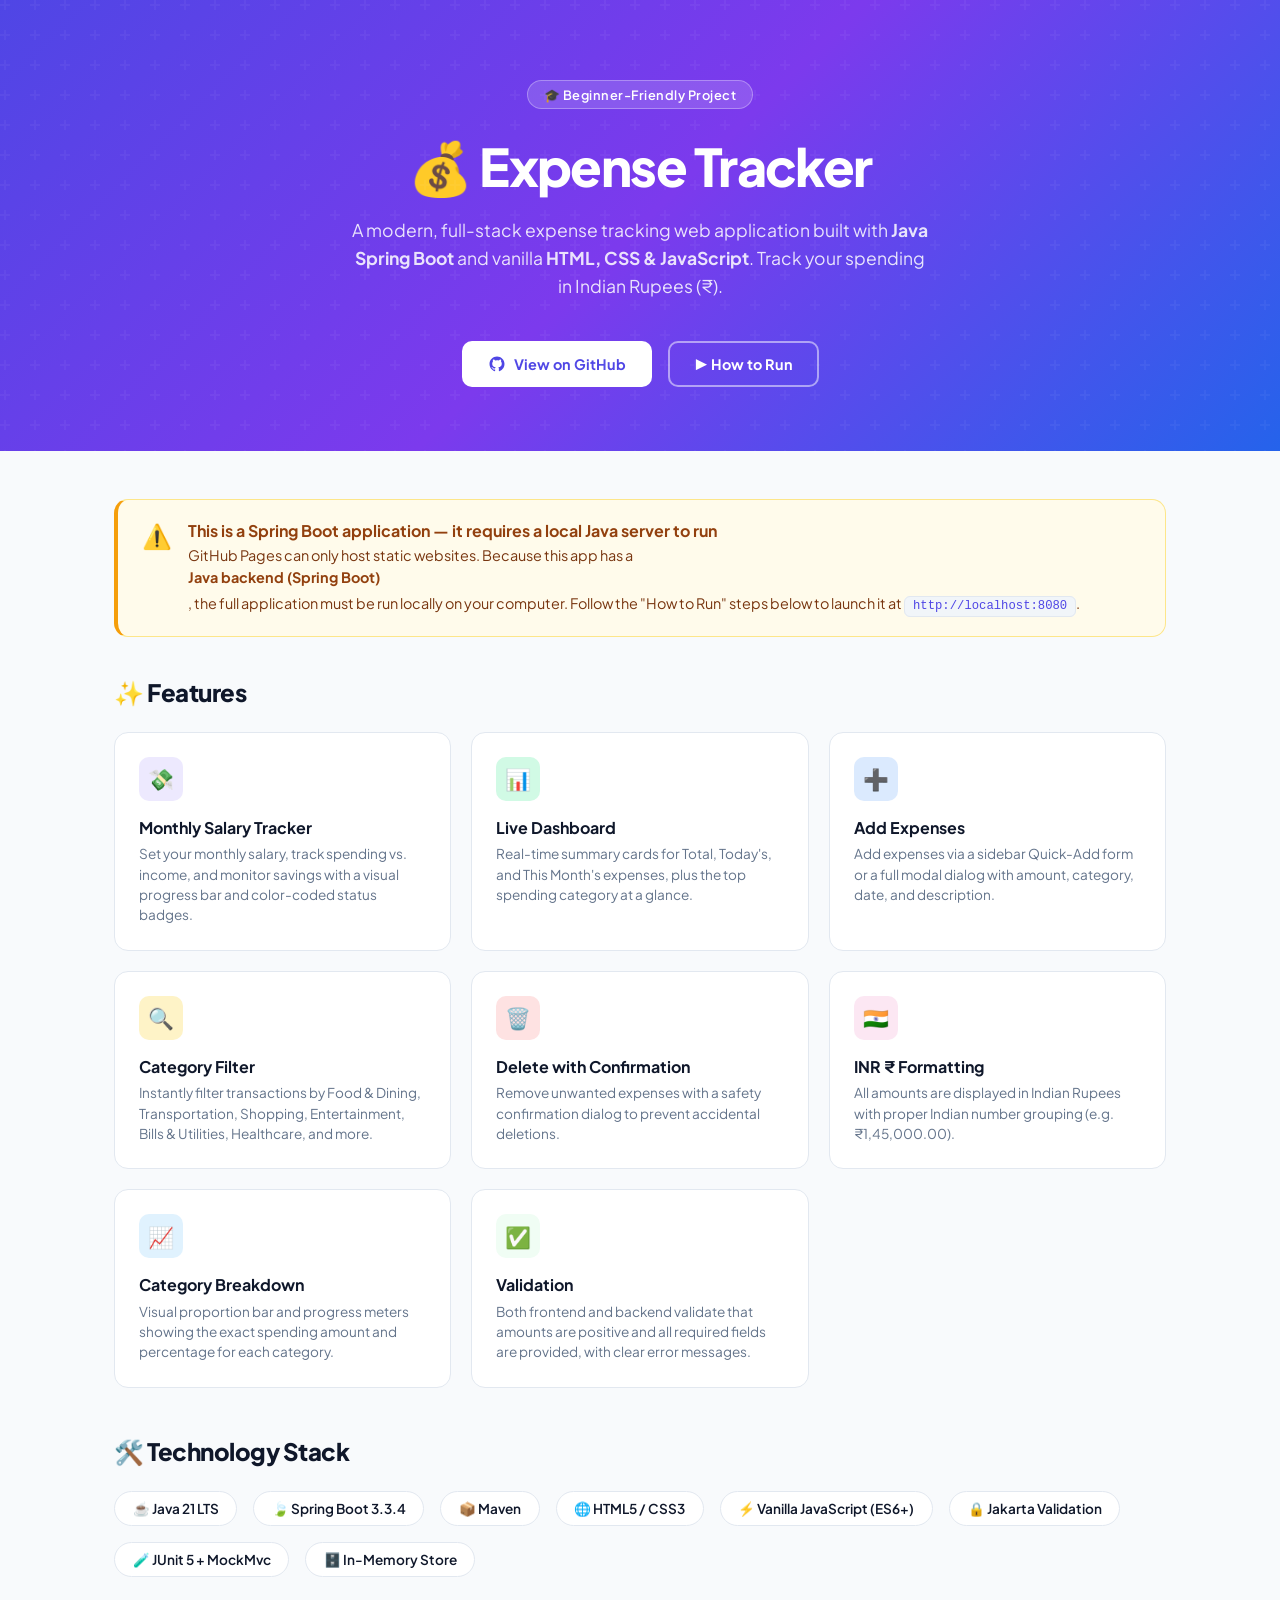
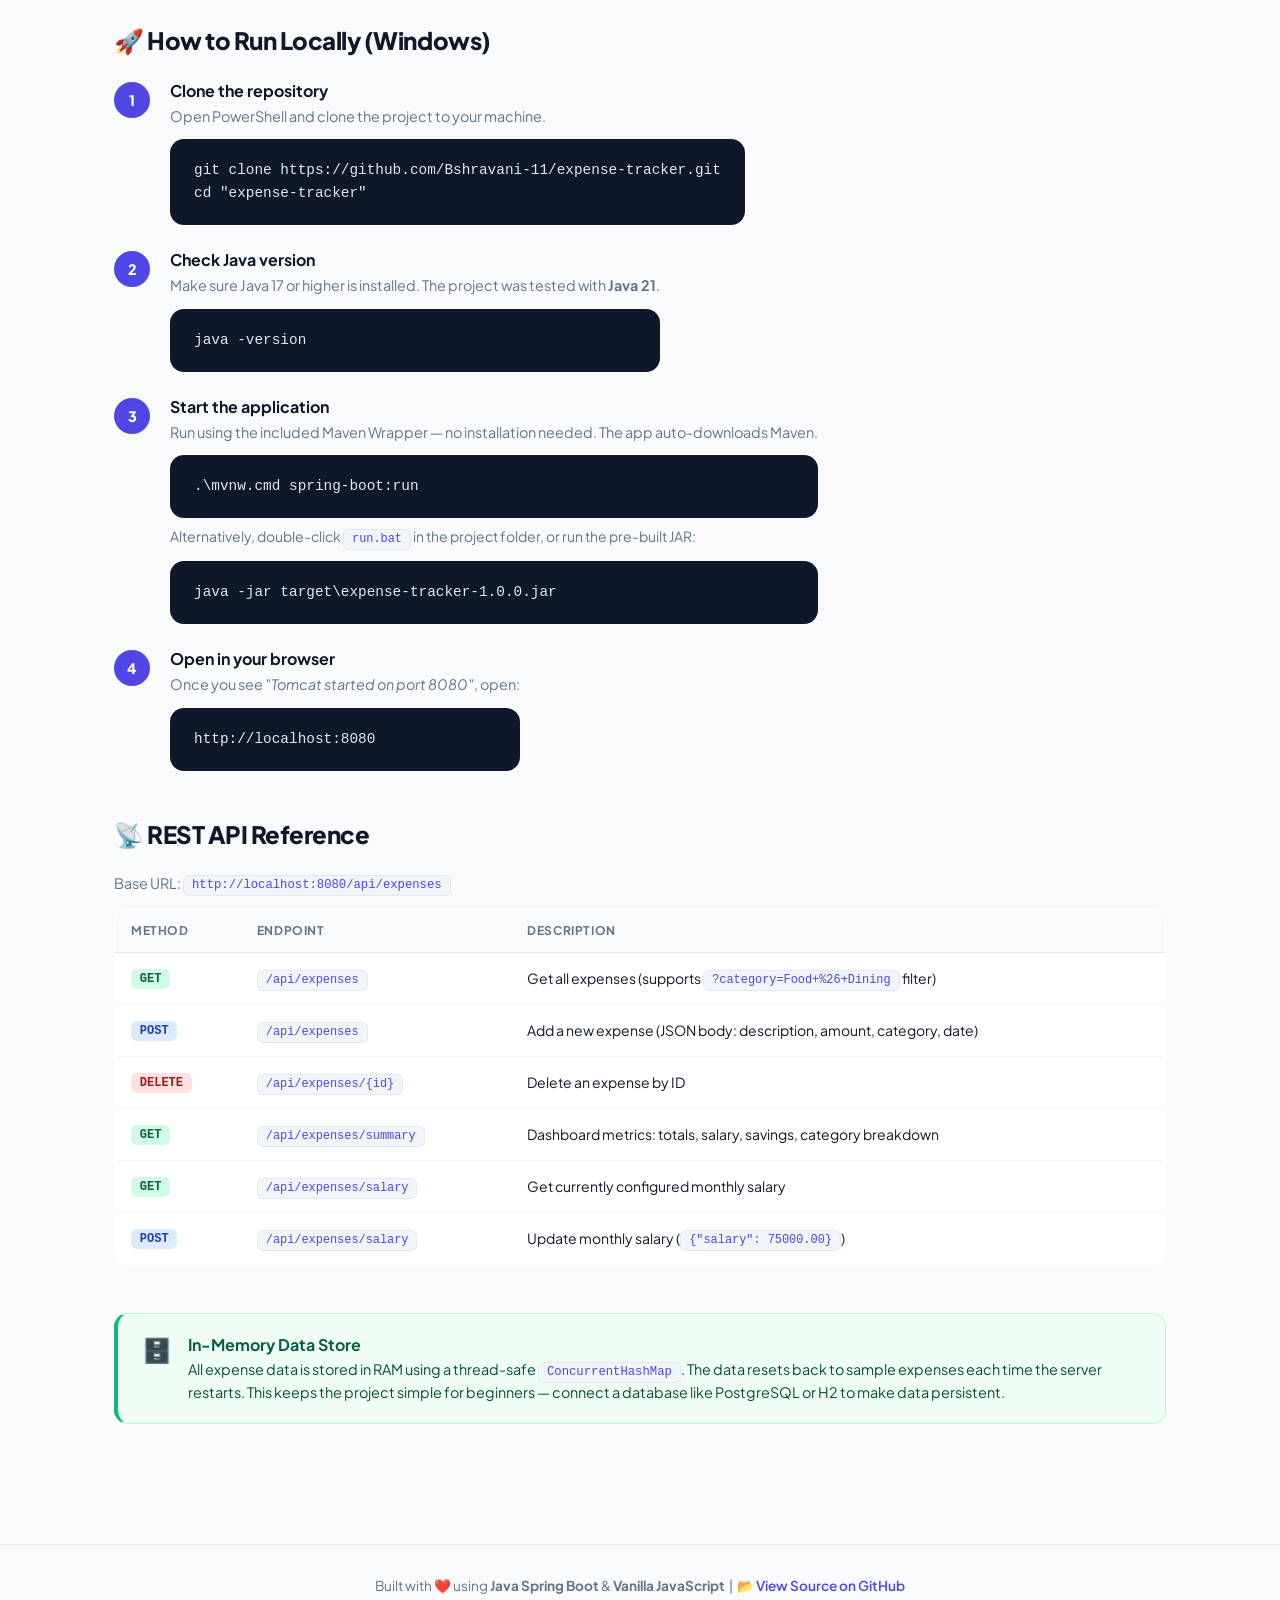
==== docs/index.html @ 5e3d2f6a "Add docs/index.html for GitHub Pages landing page" ====
<!DOCTYPE html>
<html lang="en">
<head>
  <meta charset="UTF-8" />
  <meta name="viewport" content="width=device-width, initial-scale=1.0" />
  <title>Expense Tracker — Spring Boot + Java</title>
  <link rel="preconnect" href="https://fonts.googleapis.com" />
  <link rel="preconnect" href="https://fonts.gstatic.com" crossorigin />
  <link href="https://fonts.googleapis.com/css2?family=Plus+Jakarta+Sans:wght@400;500;600;700;800&display=swap" rel="stylesheet" />
  <style>
    *, *::before, *::after { box-sizing: border-box; margin: 0; padding: 0; }

    :root {
      --primary: #4f46e5;
      --primary-light: #e0e7ff;
      --success: #10b981;
      --warning: #f59e0b;
      --danger: #ef4444;
      --bg: #f8fafc;
      --card: #ffffff;
      --border: #e2e8f0;
      --text: #0f172a;
      --muted: #64748b;
      --radius: 14px;
    }

    body {
      font-family: 'Plus Jakarta Sans', sans-serif;
      background: var(--bg);
      color: var(--text);
      min-height: 100vh;
    }

    /* ── Hero ── */
    .hero {
      background: linear-gradient(135deg, #4f46e5 0%, #7c3aed 50%, #2563eb 100%);
      color: #fff;
      padding: 5rem 1.5rem 4rem;
      text-align: center;
      position: relative;
      overflow: hidden;
    }
    .hero::before {
      content: '';
      position: absolute; inset: 0;
      background: url("data:image/svg+xml,%3Csvg width='60' height='60' viewBox='0 0 60 60' xmlns='http://www.w3.org/2000/svg'%3E%3Cg fill='none' fill-rule='evenodd'%3E%3Cg fill='%23ffffff' fill-opacity='0.04'%3E%3Cpath d='M36 34v-4h-2v4h-4v2h4v4h2v-4h4v-2h-4zm0-30V0h-2v4h-4v2h4v4h2V6h4V4h-4zM6 34v-4H4v4H0v2h4v4h2v-4h4v-2H6zM6 4V0H4v4H0v2h4v4h2V6h4V4H6z'/%3E%3C/g%3E%3C/g%3E%3C/svg%3E");
    }
    .hero-badge {
      display: inline-flex; align-items: center; gap: 0.4rem;
      background: rgba(255,255,255,0.15);
      border: 1px solid rgba(255,255,255,0.3);
      border-radius: 999px;
      padding: 0.35rem 1rem;
      font-size: 0.8rem; font-weight: 600;
      margin-bottom: 1.5rem;
      letter-spacing: 0.04em;
    }
    .hero h1 {
      font-size: clamp(2rem, 5vw, 3.25rem);
      font-weight: 800;
      letter-spacing: -0.03em;
      margin-bottom: 1rem;
    }
    .hero p {
      font-size: 1.1rem;
      opacity: 0.85;
      max-width: 580px;
      margin: 0 auto 2.5rem;
      line-height: 1.6;
    }
    .hero-buttons {
      display: flex; gap: 1rem; justify-content: center; flex-wrap: wrap;
    }
    .btn {
      display: inline-flex; align-items: center; gap: 0.5rem;
      padding: 0.75rem 1.5rem;
      border-radius: 10px;
      font-size: 0.9rem; font-weight: 700;
      text-decoration: none;
      transition: all 0.2s;
      cursor: pointer; border: 2px solid transparent;
    }
    .btn-white {
      background: #fff; color: var(--primary);
    }
    .btn-white:hover { background: #f0f0ff; transform: translateY(-1px); }
    .btn-outline-white {
      background: transparent; color: #fff;
      border-color: rgba(255,255,255,0.5);
    }
    .btn-outline-white:hover { background: rgba(255,255,255,0.1); }

    /* ── Main ── */
    .container {
      max-width: 1100px;
      margin: 0 auto;
      padding: 3rem 1.5rem 5rem;
    }

    /* ── Notice banner ── */
    .notice-banner {
      background: #fffbeb;
      border: 1px solid #fde68a;
      border-left: 4px solid var(--warning);
      border-radius: var(--radius);
      padding: 1.25rem 1.5rem;
      margin-bottom: 2.5rem;
      display: flex; gap: 1rem; align-items: flex-start;
    }
    .notice-icon { font-size: 1.5rem; flex-shrink: 0; }
    .notice-text strong { display: block; color: #92400e; font-weight: 700; margin-bottom: 0.3rem; }
    .notice-text p { color: #78350f; font-size: 0.9rem; line-height: 1.5; }

    /* ── Section ── */
    .section-title {
      font-size: 1.5rem; font-weight: 800;
      margin-bottom: 1.5rem;
      letter-spacing: -0.02em;
    }

    /* ── Features grid ── */
    .features-grid {
      display: grid;
      grid-template-columns: repeat(auto-fill, minmax(280px, 1fr));
      gap: 1.25rem;
      margin-bottom: 3rem;
    }
    .feature-card {
      background: var(--card);
      border: 1px solid var(--border);
      border-radius: var(--radius);
      padding: 1.5rem;
      transition: all 0.2s;
    }
    .feature-card:hover { transform: translateY(-2px); box-shadow: 0 8px 24px rgba(0,0,0,0.07); }
    .feature-icon {
      width: 44px; height: 44px;
      border-radius: 10px;
      display: flex; align-items: center; justify-content: center;
      font-size: 1.3rem;
      margin-bottom: 1rem;
    }
    .feature-card h3 { font-size: 1rem; font-weight: 700; margin-bottom: 0.4rem; }
    .feature-card p { font-size: 0.85rem; color: var(--muted); line-height: 1.5; }

    /* ── Tech stack ── */
    .tech-row {
      display: flex; gap: 1rem; flex-wrap: wrap; margin-bottom: 3rem;
    }
    .tech-pill {
      display: inline-flex; align-items: center; gap: 0.5rem;
      background: var(--card);
      border: 1px solid var(--border);
      border-radius: 999px;
      padding: 0.5rem 1.1rem;
      font-size: 0.85rem; font-weight: 600;
      color: var(--text);
    }

    /* ── Steps ── */
    .steps { margin-bottom: 3rem; }
    .step {
      display: flex; gap: 1.25rem; align-items: flex-start;
      margin-bottom: 1.5rem;
    }
    .step-num {
      width: 36px; height: 36px;
      border-radius: 50%;
      background: var(--primary); color: #fff;
      display: flex; align-items: center; justify-content: center;
      font-weight: 800; font-size: 0.9rem;
      flex-shrink: 0; margin-top: 2px;
    }
    .step h4 { font-weight: 700; margin-bottom: 0.3rem; }
    .step p { color: var(--muted); font-size: 0.9rem; line-height: 1.5; }
    code {
      background: #f1f5f9;
      border: 1px solid var(--border);
      border-radius: 6px;
      padding: 0.15rem 0.5rem;
      font-family: 'Courier New', monospace;
      font-size: 0.85em;
      color: #4f46e5;
    }
    pre {
      background: #0f172a;
      color: #e2e8f0;
      border-radius: var(--radius);
      padding: 1.25rem 1.5rem;
      margin-top: 0.75rem;
      overflow-x: auto;
      font-family: 'Courier New', monospace;
      font-size: 0.9rem;
      line-height: 1.6;
    }

    /* ── API endpoints ── */
    .api-table {
      width: 100%;
      border-collapse: collapse;
      font-size: 0.875rem;
      background: var(--card);
      border-radius: var(--radius);
      overflow: hidden;
      border: 1px solid var(--border);
      margin-bottom: 3rem;
    }
    .api-table th {
      background: #f8fafc;
      padding: 0.85rem 1rem;
      text-align: left;
      font-size: 0.75rem;
      font-weight: 700;
      text-transform: uppercase;
      letter-spacing: 0.05em;
      color: var(--muted);
      border-bottom: 1px solid var(--border);
    }
    .api-table td { padding: 0.9rem 1rem; border-bottom: 1px solid #f1f5f9; }
    .api-table tr:last-child td { border-bottom: none; }
    .api-table tr:hover td { background: #fafafa; }
    .method {
      display: inline-block;
      padding: 0.2rem 0.55rem;
      border-radius: 6px;
      font-size: 0.75rem;
      font-weight: 700;
      font-family: monospace;
    }
    .get { background: #d1fae5; color: #065f46; }
    .post { background: #dbeafe; color: #1e40af; }
    .del { background: #fee2e2; color: #991b1b; }

    /* ── Footer ── */
    footer {
      text-align: center;
      padding: 2rem 1.5rem;
      border-top: 1px solid var(--border);
      color: var(--muted);
      font-size: 0.85rem;
    }
    footer a { color: var(--primary); text-decoration: none; font-weight: 600; }
    footer a:hover { text-decoration: underline; }

    @media (max-width: 600px) {
      .hero { padding: 3.5rem 1rem 3rem; }
    }
  </style>
</head>
<body>

<!-- ── Hero ── -->
<section class="hero">
  <div class="hero-badge">🎓 Beginner-Friendly Project</div>
  <h1>💰 Expense Tracker</h1>
  <p>A modern, full-stack expense tracking web application built with <strong>Java Spring Boot</strong> and vanilla <strong>HTML, CSS &amp; JavaScript</strong>. Track your spending in Indian Rupees (₹).</p>
  <div class="hero-buttons">
    <a href="https://github.com/Bshravani-11/expense-tracker" class="btn btn-white">
      <svg width="18" height="18" viewBox="0 0 24 24" fill="currentColor"><path d="M12 2C6.477 2 2 6.484 2 12.017c0 4.425 2.865 8.18 6.839 9.504.5.092.682-.217.682-.483 0-.237-.008-.868-.013-1.703-2.782.605-3.369-1.343-3.369-1.343-.454-1.158-1.11-1.466-1.11-1.466-.908-.62.069-.608.069-.608 1.003.07 1.531 1.032 1.531 1.032.892 1.53 2.341 1.088 2.91.832.092-.647.35-1.088.636-1.338-2.22-.253-4.555-1.113-4.555-4.951 0-1.093.39-1.988 1.029-2.688-.103-.253-.446-1.272.098-2.65 0 0 .84-.27 2.75 1.026A9.564 9.564 0 0112 6.844c.85.004 1.705.115 2.504.337 1.909-1.296 2.747-1.027 2.747-1.027.546 1.379.202 2.398.1 2.651.64.7 1.028 1.595 1.028 2.688 0 3.848-2.339 4.695-4.566 4.943.359.309.678.92.678 1.855 0 1.338-.012 2.419-.012 2.747 0 .268.18.58.688.482A10.019 10.019 0 0022 12.017C22 6.484 17.522 2 12 2z"/></svg>
      View on GitHub
    </a>
    <a href="#run" class="btn btn-outline-white">
      ▶ How to Run
    </a>
  </div>
</section>

<!-- ── Content ── -->
<div class="container">

  <!-- Notice -->
  <div class="notice-banner">
    <div class="notice-icon">⚠️</div>
    <div class="notice-text">
      <strong>This is a Spring Boot application — it requires a local Java server to run</strong>
      <p>GitHub Pages can only host static websites. Because this app has a <strong>Java backend (Spring Boot)</strong>, the full application must be run locally on your computer. Follow the "How to Run" steps below to launch it at <code>http://localhost:8080</code>.</p>
    </div>
  </div>

  <!-- Features -->
  <h2 class="section-title">✨ Features</h2>
  <div class="features-grid">
    <div class="feature-card">
      <div class="feature-icon" style="background:#ede9fe;">💸</div>
      <h3>Monthly Salary Tracker</h3>
      <p>Set your monthly salary, track spending vs. income, and monitor savings with a visual progress bar and color-coded status badges.</p>
    </div>
    <div class="feature-card">
      <div class="feature-icon" style="background:#d1fae5;">📊</div>
      <h3>Live Dashboard</h3>
      <p>Real-time summary cards for Total, Today's, and This Month's expenses, plus the top spending category at a glance.</p>
    </div>
    <div class="feature-card">
      <div class="feature-icon" style="background:#dbeafe;">➕</div>
      <h3>Add Expenses</h3>
      <p>Add expenses via a sidebar Quick-Add form or a full modal dialog with amount, category, date, and description.</p>
    </div>
    <div class="feature-card">
      <div class="feature-icon" style="background:#fef3c7;">🔍</div>
      <h3>Category Filter</h3>
      <p>Instantly filter transactions by Food & Dining, Transportation, Shopping, Entertainment, Bills & Utilities, Healthcare, and more.</p>
    </div>
    <div class="feature-card">
      <div class="feature-icon" style="background:#fee2e2;">🗑️</div>
      <h3>Delete with Confirmation</h3>
      <p>Remove unwanted expenses with a safety confirmation dialog to prevent accidental deletions.</p>
    </div>
    <div class="feature-card">
      <div class="feature-icon" style="background:#fce7f3;">🇮🇳</div>
      <h3>INR ₹ Formatting</h3>
      <p>All amounts are displayed in Indian Rupees with proper Indian number grouping (e.g. ₹1,45,000.00).</p>
    </div>
    <div class="feature-card">
      <div class="feature-icon" style="background:#e0f2fe;">📈</div>
      <h3>Category Breakdown</h3>
      <p>Visual proportion bar and progress meters showing the exact spending amount and percentage for each category.</p>
    </div>
    <div class="feature-card">
      <div class="feature-icon" style="background:#f0fdf4;">✅</div>
      <h3>Validation</h3>
      <p>Both frontend and backend validate that amounts are positive and all required fields are provided, with clear error messages.</p>
    </div>
  </div>

  <!-- Tech Stack -->
  <h2 class="section-title">🛠️ Technology Stack</h2>
  <div class="tech-row">
    <span class="tech-pill">☕ Java 21 LTS</span>
    <span class="tech-pill">🍃 Spring Boot 3.3.4</span>
    <span class="tech-pill">📦 Maven</span>
    <span class="tech-pill">🌐 HTML5 / CSS3</span>
    <span class="tech-pill">⚡ Vanilla JavaScript (ES6+)</span>
    <span class="tech-pill">🔒 Jakarta Validation</span>
    <span class="tech-pill">🧪 JUnit 5 + MockMvc</span>
    <span class="tech-pill">🗄️ In-Memory Store</span>
  </div>

  <!-- How to Run -->
  <h2 class="section-title" id="run">🚀 How to Run Locally (Windows)</h2>
  <div class="steps">
    <div class="step">
      <div class="step-num">1</div>
      <div>
        <h4>Clone the repository</h4>
        <p>Open PowerShell and clone the project to your machine.</p>
        <pre>git clone https://github.com/Bshravani-11/expense-tracker.git
cd "expense-tracker"</pre>
      </div>
    </div>
    <div class="step">
      <div class="step-num">2</div>
      <div>
        <h4>Check Java version</h4>
        <p>Make sure Java 17 or higher is installed. The project was tested with <strong>Java 21</strong>.</p>
        <pre>java -version</pre>
      </div>
    </div>
    <div class="step">
      <div class="step-num">3</div>
      <div>
        <h4>Start the application</h4>
        <p>Run using the included Maven Wrapper — no installation needed. The app auto-downloads Maven.</p>
        <pre>.\mvnw.cmd spring-boot:run</pre>
        <p style="margin-top:0.5rem;color:#64748b;font-size:0.875rem;">Alternatively, double-click <code>run.bat</code> in the project folder, or run the pre-built JAR:</p>
        <pre>java -jar target\expense-tracker-1.0.0.jar</pre>
      </div>
    </div>
    <div class="step">
      <div class="step-num">4</div>
      <div>
        <h4>Open in your browser</h4>
        <p>Once you see <em>"Tomcat started on port 8080"</em>, open:</p>
        <pre>http://localhost:8080</pre>
      </div>
    </div>
  </div>

  <!-- REST API -->
  <h2 class="section-title">📡 REST API Reference</h2>
  <p style="color:var(--muted);margin-bottom:1rem;font-size:0.9rem;">Base URL: <code>http://localhost:8080/api/expenses</code></p>
  <table class="api-table">
    <thead>
      <tr>
        <th>Method</th>
        <th>Endpoint</th>
        <th>Description</th>
      </tr>
    </thead>
    <tbody>
      <tr>
        <td><span class="method get">GET</span></td>
        <td><code>/api/expenses</code></td>
        <td>Get all expenses (supports <code>?category=Food+%26+Dining</code> filter)</td>
      </tr>
      <tr>
        <td><span class="method post">POST</span></td>
        <td><code>/api/expenses</code></td>
        <td>Add a new expense (JSON body: description, amount, category, date)</td>
      </tr>
      <tr>
        <td><span class="method del">DELETE</span></td>
        <td><code>/api/expenses/{id}</code></td>
        <td>Delete an expense by ID</td>
      </tr>
      <tr>
        <td><span class="method get">GET</span></td>
        <td><code>/api/expenses/summary</code></td>
        <td>Dashboard metrics: totals, salary, savings, category breakdown</td>
      </tr>
      <tr>
        <td><span class="method get">GET</span></td>
        <td><code>/api/expenses/salary</code></td>
        <td>Get currently configured monthly salary</td>
      </tr>
      <tr>
        <td><span class="method post">POST</span></td>
        <td><code>/api/expenses/salary</code></td>
        <td>Update monthly salary (<code>{"salary": 75000.00}</code>)</td>
      </tr>
    </tbody>
  </table>

  <!-- Data Note -->
  <div class="notice-banner" style="background:#f0fdf4;border-color:#bbf7d0;border-left-color:#10b981;">
    <div class="notice-icon">🗄️</div>
    <div class="notice-text">
      <strong style="color:#065f46;">In-Memory Data Store</strong>
      <p style="color:#064e3b;">All expense data is stored in RAM using a thread-safe <code>ConcurrentHashMap</code>. The data resets back to sample expenses each time the server restarts. This keeps the project simple for beginners — connect a database like PostgreSQL or H2 to make data persistent.</p>
    </div>
  </div>

</div>

<!-- Footer -->
<footer>
  <p>Built with ❤️ using <strong>Java Spring Boot</strong> &amp; <strong>Vanilla JavaScript</strong> &nbsp;|&nbsp;
  <a href="https://github.com/Bshravani-11/expense-tracker">📂 View Source on GitHub</a></p>
</footer>

</body>
</html>
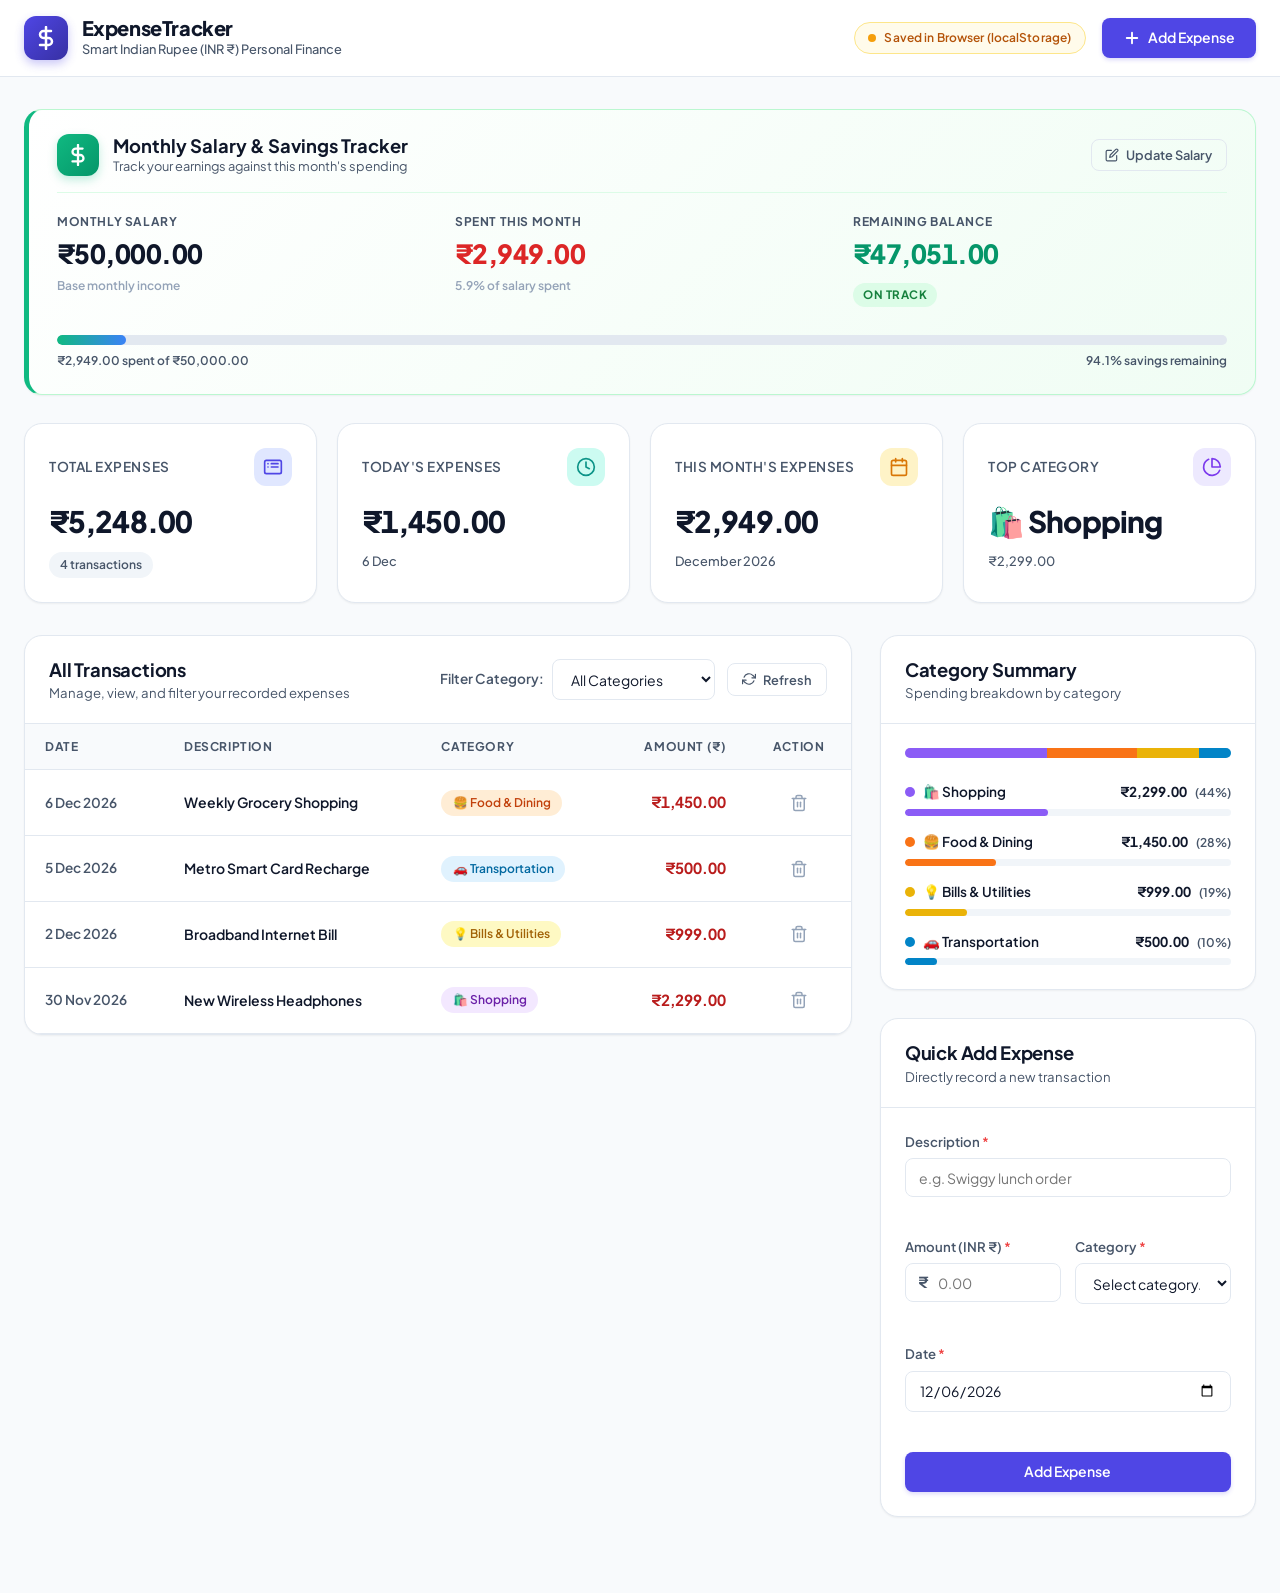
==== commit b585ce75: "Deploy full interactive dashboard to GitHub Pages (localStorage-based, no backend needed)" ====
--- a/docs/index.html
+++ b/docs/index.html
@@ -1,441 +1,476 @@
 <!DOCTYPE html>
 <html lang="en">
 <head>
-  <meta charset="UTF-8" />
-  <meta name="viewport" content="width=device-width, initial-scale=1.0" />
-  <title>Expense Tracker — Spring Boot + Java</title>
-  <link rel="preconnect" href="https://fonts.googleapis.com" />
-  <link rel="preconnect" href="https://fonts.gstatic.com" crossorigin />
-  <link href="https://fonts.googleapis.com/css2?family=Plus+Jakarta+Sans:wght@400;500;600;700;800&display=swap" rel="stylesheet" />
-  <style>
-    *, *::before, *::after { box-sizing: border-box; margin: 0; padding: 0; }
-
-    :root {
-      --primary: #4f46e5;
-      --primary-light: #e0e7ff;
-      --success: #10b981;
-      --warning: #f59e0b;
-      --danger: #ef4444;
-      --bg: #f8fafc;
-      --card: #ffffff;
-      --border: #e2e8f0;
-      --text: #0f172a;
-      --muted: #64748b;
-      --radius: 14px;
-    }
-
-    body {
-      font-family: 'Plus Jakarta Sans', sans-serif;
-      background: var(--bg);
-      color: var(--text);
-      min-height: 100vh;
-    }
-
-    /* ── Hero ── */
-    .hero {
-      background: linear-gradient(135deg, #4f46e5 0%, #7c3aed 50%, #2563eb 100%);
-      color: #fff;
-      padding: 5rem 1.5rem 4rem;
-      text-align: center;
-      position: relative;
-      overflow: hidden;
-    }
-    .hero::before {
-      content: '';
-      position: absolute; inset: 0;
-      background: url("data:image/svg+xml,%3Csvg width='60' height='60' viewBox='0 0 60 60' xmlns='http://www.w3.org/2000/svg'%3E%3Cg fill='none' fill-rule='evenodd'%3E%3Cg fill='%23ffffff' fill-opacity='0.04'%3E%3Cpath d='M36 34v-4h-2v4h-4v2h4v4h2v-4h4v-2h-4zm0-30V0h-2v4h-4v2h4v4h2V6h4V4h-4zM6 34v-4H4v4H0v2h4v4h2v-4h4v-2H6zM6 4V0H4v4H0v2h4v4h2V6h4V4H6z'/%3E%3C/g%3E%3C/g%3E%3C/svg%3E");
-    }
-    .hero-badge {
-      display: inline-flex; align-items: center; gap: 0.4rem;
-      background: rgba(255,255,255,0.15);
-      border: 1px solid rgba(255,255,255,0.3);
-      border-radius: 999px;
-      padding: 0.35rem 1rem;
-      font-size: 0.8rem; font-weight: 600;
-      margin-bottom: 1.5rem;
-      letter-spacing: 0.04em;
-    }
-    .hero h1 {
-      font-size: clamp(2rem, 5vw, 3.25rem);
-      font-weight: 800;
-      letter-spacing: -0.03em;
-      margin-bottom: 1rem;
-    }
-    .hero p {
-      font-size: 1.1rem;
-      opacity: 0.85;
-      max-width: 580px;
-      margin: 0 auto 2.5rem;
-      line-height: 1.6;
-    }
-    .hero-buttons {
-      display: flex; gap: 1rem; justify-content: center; flex-wrap: wrap;
-    }
-    .btn {
-      display: inline-flex; align-items: center; gap: 0.5rem;
-      padding: 0.75rem 1.5rem;
-      border-radius: 10px;
-      font-size: 0.9rem; font-weight: 700;
-      text-decoration: none;
-      transition: all 0.2s;
-      cursor: pointer; border: 2px solid transparent;
-    }
-    .btn-white {
-      background: #fff; color: var(--primary);
-    }
-    .btn-white:hover { background: #f0f0ff; transform: translateY(-1px); }
-    .btn-outline-white {
-      background: transparent; color: #fff;
-      border-color: rgba(255,255,255,0.5);
-    }
-    .btn-outline-white:hover { background: rgba(255,255,255,0.1); }
-
-    /* ── Main ── */
-    .container {
-      max-width: 1100px;
-      margin: 0 auto;
-      padding: 3rem 1.5rem 5rem;
-    }
-
-    /* ── Notice banner ── */
-    .notice-banner {
-      background: #fffbeb;
-      border: 1px solid #fde68a;
-      border-left: 4px solid var(--warning);
-      border-radius: var(--radius);
-      padding: 1.25rem 1.5rem;
-      margin-bottom: 2.5rem;
-      display: flex; gap: 1rem; align-items: flex-start;
-    }
-    .notice-icon { font-size: 1.5rem; flex-shrink: 0; }
-    .notice-text strong { display: block; color: #92400e; font-weight: 700; margin-bottom: 0.3rem; }
-    .notice-text p { color: #78350f; font-size: 0.9rem; line-height: 1.5; }
-
-    /* ── Section ── */
-    .section-title {
-      font-size: 1.5rem; font-weight: 800;
-      margin-bottom: 1.5rem;
-      letter-spacing: -0.02em;
-    }
-
-    /* ── Features grid ── */
-    .features-grid {
-      display: grid;
-      grid-template-columns: repeat(auto-fill, minmax(280px, 1fr));
-      gap: 1.25rem;
-      margin-bottom: 3rem;
-    }
-    .feature-card {
-      background: var(--card);
-      border: 1px solid var(--border);
-      border-radius: var(--radius);
-      padding: 1.5rem;
-      transition: all 0.2s;
-    }
-    .feature-card:hover { transform: translateY(-2px); box-shadow: 0 8px 24px rgba(0,0,0,0.07); }
-    .feature-icon {
-      width: 44px; height: 44px;
-      border-radius: 10px;
-      display: flex; align-items: center; justify-content: center;
-      font-size: 1.3rem;
-      margin-bottom: 1rem;
-    }
-    .feature-card h3 { font-size: 1rem; font-weight: 700; margin-bottom: 0.4rem; }
-    .feature-card p { font-size: 0.85rem; color: var(--muted); line-height: 1.5; }
-
-    /* ── Tech stack ── */
-    .tech-row {
-      display: flex; gap: 1rem; flex-wrap: wrap; margin-bottom: 3rem;
-    }
-    .tech-pill {
-      display: inline-flex; align-items: center; gap: 0.5rem;
-      background: var(--card);
-      border: 1px solid var(--border);
-      border-radius: 999px;
-      padding: 0.5rem 1.1rem;
-      font-size: 0.85rem; font-weight: 600;
-      color: var(--text);
-    }
-
-    /* ── Steps ── */
-    .steps { margin-bottom: 3rem; }
-    .step {
-      display: flex; gap: 1.25rem; align-items: flex-start;
-      margin-bottom: 1.5rem;
-    }
-    .step-num {
-      width: 36px; height: 36px;
-      border-radius: 50%;
-      background: var(--primary); color: #fff;
-      display: flex; align-items: center; justify-content: center;
-      font-weight: 800; font-size: 0.9rem;
-      flex-shrink: 0; margin-top: 2px;
-    }
-    .step h4 { font-weight: 700; margin-bottom: 0.3rem; }
-    .step p { color: var(--muted); font-size: 0.9rem; line-height: 1.5; }
-    code {
-      background: #f1f5f9;
-      border: 1px solid var(--border);
-      border-radius: 6px;
-      padding: 0.15rem 0.5rem;
-      font-family: 'Courier New', monospace;
-      font-size: 0.85em;
-      color: #4f46e5;
-    }
-    pre {
-      background: #0f172a;
-      color: #e2e8f0;
-      border-radius: var(--radius);
-      padding: 1.25rem 1.5rem;
-      margin-top: 0.75rem;
-      overflow-x: auto;
-      font-family: 'Courier New', monospace;
-      font-size: 0.9rem;
-      line-height: 1.6;
-    }
-
-    /* ── API endpoints ── */
-    .api-table {
-      width: 100%;
-      border-collapse: collapse;
-      font-size: 0.875rem;
-      background: var(--card);
-      border-radius: var(--radius);
-      overflow: hidden;
-      border: 1px solid var(--border);
-      margin-bottom: 3rem;
-    }
-    .api-table th {
-      background: #f8fafc;
-      padding: 0.85rem 1rem;
-      text-align: left;
-      font-size: 0.75rem;
-      font-weight: 700;
-      text-transform: uppercase;
-      letter-spacing: 0.05em;
-      color: var(--muted);
-      border-bottom: 1px solid var(--border);
-    }
-    .api-table td { padding: 0.9rem 1rem; border-bottom: 1px solid #f1f5f9; }
-    .api-table tr:last-child td { border-bottom: none; }
-    .api-table tr:hover td { background: #fafafa; }
-    .method {
-      display: inline-block;
-      padding: 0.2rem 0.55rem;
-      border-radius: 6px;
-      font-size: 0.75rem;
-      font-weight: 700;
-      font-family: monospace;
-    }
-    .get { background: #d1fae5; color: #065f46; }
-    .post { background: #dbeafe; color: #1e40af; }
-    .del { background: #fee2e2; color: #991b1b; }
-
-    /* ── Footer ── */
-    footer {
-      text-align: center;
-      padding: 2rem 1.5rem;
-      border-top: 1px solid var(--border);
-      color: var(--muted);
-      font-size: 0.85rem;
-    }
-    footer a { color: var(--primary); text-decoration: none; font-weight: 600; }
-    footer a:hover { text-decoration: underline; }
-
-    @media (max-width: 600px) {
-      .hero { padding: 3.5rem 1rem 3rem; }
-    }
-  </style>
+    <meta charset="UTF-8">
+    <meta name="viewport" content="width=device-width, initial-scale=1.0">
+    <title>Expense Tracker — Personal Finance Dashboard</title>
+    <!-- Google Fonts for modern typography -->
+    <link rel="preconnect" href="https://fonts.googleapis.com">
+    <link rel="preconnect" href="https://fonts.gstatic.com" crossorigin>
+    <link href="https://fonts.googleapis.com/css2?family=Plus+Jakarta+Sans:wght@400;500;600;700;800&display=swap" rel="stylesheet">
+    <link rel="stylesheet" href="css/style.css">
 </head>
 <body>
-
-<!-- ── Hero ── -->
-<section class="hero">
-  <div class="hero-badge">🎓 Beginner-Friendly Project</div>
-  <h1>💰 Expense Tracker</h1>
-  <p>A modern, full-stack expense tracking web application built with <strong>Java Spring Boot</strong> and vanilla <strong>HTML, CSS &amp; JavaScript</strong>. Track your spending in Indian Rupees (₹).</p>
-  <div class="hero-buttons">
-    <a href="https://github.com/Bshravani-11/expense-tracker" class="btn btn-white">
-      <svg width="18" height="18" viewBox="0 0 24 24" fill="currentColor"><path d="M12 2C6.477 2 2 6.484 2 12.017c0 4.425 2.865 8.18 6.839 9.504.5.092.682-.217.682-.483 0-.237-.008-.868-.013-1.703-2.782.605-3.369-1.343-3.369-1.343-.454-1.158-1.11-1.466-1.11-1.466-.908-.62.069-.608.069-.608 1.003.07 1.531 1.032 1.531 1.032.892 1.53 2.341 1.088 2.91.832.092-.647.35-1.088.636-1.338-2.22-.253-4.555-1.113-4.555-4.951 0-1.093.39-1.988 1.029-2.688-.103-.253-.446-1.272.098-2.65 0 0 .84-.27 2.75 1.026A9.564 9.564 0 0112 6.844c.85.004 1.705.115 2.504.337 1.909-1.296 2.747-1.027 2.747-1.027.546 1.379.202 2.398.1 2.651.64.7 1.028 1.595 1.028 2.688 0 3.848-2.339 4.695-4.566 4.943.359.309.678.92.678 1.855 0 1.338-.012 2.419-.012 2.747 0 .268.18.58.688.482A10.019 10.019 0 0022 12.017C22 6.484 17.522 2 12 2z"/></svg>
-      View on GitHub
-    </a>
-    <a href="#run" class="btn btn-outline-white">
-      ▶ How to Run
-    </a>
-  </div>
-</section>
-
-<!-- ── Content ── -->
-<div class="container">
-
-  <!-- Notice -->
-  <div class="notice-banner">
-    <div class="notice-icon">⚠️</div>
-    <div class="notice-text">
-      <strong>This is a Spring Boot application — it requires a local Java server to run</strong>
-      <p>GitHub Pages can only host static websites. Because this app has a <strong>Java backend (Spring Boot)</strong>, the full application must be run locally on your computer. Follow the "How to Run" steps below to launch it at <code>http://localhost:8080</code>.</p>
+    <div class="app-layout">
+        <!-- Top Navigation Bar -->
+        <header class="navbar">
+            <div class="nav-container">
+                <div class="brand">
+                    <div class="brand-icon">
+                        <svg width="24" height="24" viewBox="0 0 24 24" fill="none" stroke="currentColor" stroke-width="2.5" stroke-linecap="round" stroke-linejoin="round">
+                            <line x1="12" y1="1" x2="12" y2="23"></line>
+                            <path d="M17 5H9.5a3.5 3.5 0 0 0 0 7h5a3.5 3.5 0 0 1 0 7H6"></path>
+                        </svg>
+                    </div>
+                    <div>
+                        <h1 class="brand-title">ExpenseTracker</h1>
+                        <p class="brand-subtitle">Smart Indian Rupee (INR ₹) Personal Finance</p>
+                    </div>
+                </div>
+
+                <div class="nav-actions">
+                    <div class="memory-badge" title="Data is saved in your browser and persists across page refreshes">
+                        <span class="badge-dot"></span>
+                        <span>Saved in Browser (localStorage)</span>
+                    </div>
+                    <button class="btn btn-primary" id="openAddModalBtn" aria-label="Add Expense">
+                        <svg width="18" height="18" viewBox="0 0 24 24" fill="none" stroke="currentColor" stroke-width="2.5" stroke-linecap="round" stroke-linejoin="round">
+                            <line x1="12" y1="5" x2="12" y2="19"></line>
+                            <line x1="5" y1="12" x2="19" y2="12"></line>
+                        </svg>
+                        <span>Add Expense</span>
+                    </button>
+                </div>
+            </div>
+        </header>
+
+        <!-- Main Content Area -->
+        <main class="main-container">
+            <!-- Monthly Salary & Savings Tracker Card -->
+            <section class="salary-card" aria-label="Monthly Salary and Savings Overview">
+                <div class="salary-header">
+                    <div class="salary-title-wrap">
+                        <div class="salary-icon-badge">
+                            <svg width="22" height="22" viewBox="0 0 24 24" fill="none" stroke="currentColor" stroke-width="2.5" stroke-linecap="round" stroke-linejoin="round">
+                                <line x1="12" y1="1" x2="12" y2="23"></line>
+                                <path d="M17 5H9.5a3.5 3.5 0 0 0 0 7h5a3.5 3.5 0 0 1 0 7H6"></path>
+                            </svg>
+                        </div>
+                        <div>
+                            <h2 class="salary-heading">Monthly Salary &amp; Savings Tracker</h2>
+                            <p class="salary-subheading">Track your earnings against this month's spending</p>
+                        </div>
+                    </div>
+                    <button class="btn btn-outline btn-sm salary-edit-btn" id="openSalaryModalBtn" title="Update your monthly salary">
+                        <svg width="14" height="14" viewBox="0 0 24 24" fill="none" stroke="currentColor" stroke-width="2" stroke-linecap="round" stroke-linejoin="round">
+                            <path d="M11 4H4a2 2 0 0 0-2 2v14a2 2 0 0 0 2 2h14a2 2 0 0 0 2-2v-7"></path>
+                            <path d="M18.5 2.5a2.121 2.121 0 0 1 3 3L12 15l-4 1 1-4 9.5-9.5z"></path>
+                        </svg>
+                        <span>Update Salary</span>
+                    </button>
+                </div>
+
+                <div class="salary-metrics-row">
+                    <!-- Monthly Salary -->
+                    <div class="salary-metric-block">
+                        <span class="salary-metric-label">Monthly Salary</span>
+                        <div class="salary-metric-value" id="displayMonthlySalary">₹50,000.00</div>
+                        <span class="salary-metric-sub">Base monthly income</span>
+                    </div>
+
+                    <!-- Spent This Month -->
+                    <div class="salary-metric-block">
+                        <span class="salary-metric-label">Spent This Month</span>
+                        <div class="salary-metric-value text-spent" id="displaySalarySpent">₹0.00</div>
+                        <span class="salary-metric-sub" id="displaySpentPctLabel">0.0% of salary</span>
+                    </div>
+
+                    <!-- Remaining Balance / Savings -->
+                    <div class="salary-metric-block">
+                        <span class="salary-metric-label">Remaining Balance</span>
+                        <div class="salary-metric-value text-remaining" id="displayRemainingSalary">₹50,000.00</div>
+                        <div class="status-badge-wrap">
+                            <span class="salary-status-badge badge-safe" id="salaryStatusBadge">On Track</span>
+                        </div>
+                    </div>
+                </div>
+
+                <!-- Salary Progress Bar -->
+                <div class="salary-progress-wrapper">
+                    <div class="salary-progress-bar">
+                        <div class="salary-progress-fill" id="salaryProgressFill" style="width: 0%;"></div>
+                    </div>
+                    <div class="salary-progress-labels">
+                        <span id="salaryProgressText">₹0.00 spent of ₹50,000.00</span>
+                        <span id="salaryRemainingPctText">100% savings remaining</span>
+                    </div>
+                </div>
+            </section>
+
+            <!-- Metric Summary Cards -->
+            <section class="metrics-grid" aria-label="Expense Summary Metrics">
+                <!-- Card 1: Total Expenses -->
+                <div class="metric-card metric-total">
+                    <div class="metric-header">
+                        <span class="metric-label">Total Expenses</span>
+                        <div class="metric-icon total-icon">
+                            <svg width="20" height="20" viewBox="0 0 24 24" fill="none" stroke="currentColor" stroke-width="2" stroke-linecap="round" stroke-linejoin="round">
+                                <rect x="2" y="4" width="20" height="16" rx="2"></rect>
+                                <line x1="6" y1="8" x2="6" y2="8"></line>
+                                <line x1="10" y1="8" x2="18" y2="8"></line>
+                                <line x1="6" y1="12" x2="6" y2="12"></line>
+                                <line x1="10" y1="12" x2="18" y2="12"></line>
+                            </svg>
+                        </div>
+                    </div>
+                    <div class="metric-value" id="totalExpenses">₹0.00</div>
+                    <div class="metric-footer">
+                        <span class="badge badge-neutral" id="totalCountBadge">0 transactions</span>
+                    </div>
+                </div>
+
+                <!-- Card 2: Today's Expenses -->
+                <div class="metric-card metric-today">
+                    <div class="metric-header">
+                        <span class="metric-label">Today's Expenses</span>
+                        <div class="metric-icon today-icon">
+                            <svg width="20" height="20" viewBox="0 0 24 24" fill="none" stroke="currentColor" stroke-width="2" stroke-linecap="round" stroke-linejoin="round">
+                                <circle cx="12" cy="12" r="10"></circle>
+                                <polyline points="12 6 12 12 16 14"></polyline>
+                            </svg>
+                        </div>
+                    </div>
+                    <div class="metric-value" id="todayExpenses">₹0.00</div>
+                    <div class="metric-footer">
+                        <span class="metric-hint" id="todayDateLabel">Today</span>
+                    </div>
+                </div>
+
+                <!-- Card 3: This Month's Expenses -->
+                <div class="metric-card metric-month">
+                    <div class="metric-header">
+                        <span class="metric-label">This Month's Expenses</span>
+                        <div class="metric-icon month-icon">
+                            <svg width="20" height="20" viewBox="0 0 24 24" fill="none" stroke="currentColor" stroke-width="2" stroke-linecap="round" stroke-linejoin="round">
+                                <rect x="3" y="4" width="18" height="18" rx="2" ry="2"></rect>
+                                <line x1="16" y1="2" x2="16" y2="6"></line>
+                                <line x1="8" y1="2" x2="8" y2="6"></line>
+                                <line x1="3" y1="10" x2="21" y2="10"></line>
+                            </svg>
+                        </div>
+                    </div>
+                    <div class="metric-value" id="monthExpenses">₹0.00</div>
+                    <div class="metric-footer">
+                        <span class="metric-hint" id="currentMonthLabel">This Month</span>
+                    </div>
+                </div>
+
+                <!-- Card 4: Top Category -->
+                <div class="metric-card metric-category">
+                    <div class="metric-header">
+                        <span class="metric-label">Top Category</span>
+                        <div class="metric-icon cat-icon">
+                            <svg width="20" height="20" viewBox="0 0 24 24" fill="none" stroke="currentColor" stroke-width="2" stroke-linecap="round" stroke-linejoin="round">
+                                <path d="M21.21 15.89A10 10 0 1 1 8 2.83"></path>
+                                <path d="M22 12A10 10 0 0 0 12 2v10z"></path>
+                            </svg>
+                        </div>
+                    </div>
+                    <div class="metric-value text-truncate" id="topCategoryName">—</div>
+                    <div class="metric-footer">
+                        <span class="metric-hint" id="topCategoryAmount">₹0.00</span>
+                    </div>
+                </div>
+            </section>
+
+            <!-- Dashboard Split: Main Table & Sidebar Summary -->
+            <div class="dashboard-grid">
+                <!-- Left Section: Transaction Table and Filter Bar -->
+                <div class="content-column">
+                    <div class="card table-card">
+                        <div class="card-header">
+                            <div>
+                                <h2 class="card-title">All Transactions</h2>
+                                <p class="card-subtitle">Manage, view, and filter your recorded expenses</p>
+                            </div>
+                            <!-- Filter Controls -->
+                            <div class="filter-controls">
+                                <div class="filter-group">
+                                    <label for="categoryFilter" class="filter-label">Filter Category:</label>
+                                    <select id="categoryFilter" class="select-input">
+                                        <option value="All">All Categories</option>
+                                        <option value="Food &amp; Dining">🍔 Food &amp; Dining</option>
+                                        <option value="Transportation">🚗 Transportation</option>
+                                        <option value="Shopping">🛍️ Shopping</option>
+                                        <option value="Entertainment">🎬 Entertainment</option>
+                                        <option value="Bills &amp; Utilities">💡 Bills &amp; Utilities</option>
+                                        <option value="Healthcare">💊 Healthcare</option>
+                                        <option value="Education">📚 Education</option>
+                                        <option value="Other">🏷️ Other</option>
+                                    </select>
+                                </div>
+                                <button class="btn btn-outline btn-sm" id="refreshBtn" title="Refresh data">
+                                    <svg width="14" height="14" viewBox="0 0 24 24" fill="none" stroke="currentColor" stroke-width="2" stroke-linecap="round" stroke-linejoin="round">
+                                        <polyline points="23 4 23 10 17 10"></polyline>
+                                        <polyline points="1 20 1 14 7 14"></polyline>
+                                        <path d="M3.51 9a9 9 0 0 1 14.85-3.36L23 10M1 14l4.64 4.36A9 9 0 0 0 20.49 15"></path>
+                                    </svg>
+                                    <span>Refresh</span>
+                                </button>
+                            </div>
+                        </div>
+
+                        <!-- Transactions Table -->
+                        <div class="table-responsive">
+                            <table class="transaction-table" id="transactionTable">
+                                <thead>
+                                    <tr>
+                                        <th>Date</th>
+                                        <th>Description</th>
+                                        <th>Category</th>
+                                        <th class="text-right">Amount (₹)</th>
+                                        <th class="text-center">Action</th>
+                                    </tr>
+                                </thead>
+                                <tbody id="expensesTableBody">
+                                    <!-- Dynamic rows loaded via app.js -->
+                                </tbody>
+                            </table>
+                        </div>
+
+                        <!-- Empty State Message (shown when there are no expenses) -->
+                        <div class="empty-state" id="emptyState" style="display: none;">
+                            <div class="empty-state-icon">
+                                <svg width="48" height="48" viewBox="0 0 24 24" fill="none" stroke="currentColor" stroke-width="1.5" stroke-linecap="round" stroke-linejoin="round">
+                                    <path d="M14 2H6a2 2 0 0 0-2 2v16a2 2 0 0 0 2 2h12a2 2 0 0 0 2-2V8z"></path>
+                                    <polyline points="14 2 14 8 20 8"></polyline>
+                                    <line x1="16" y1="13" x2="8" y2="13"></line>
+                                    <line x1="16" y1="17" x2="8" y2="17"></line>
+                                    <polyline points="10 9 9 9 8 9"></polyline>
+                                </svg>
+                            </div>
+                            <h3 class="empty-state-title" id="emptyStateTitle">No Expenses Found</h3>
+                            <p class="empty-state-text" id="emptyStateMessage">You haven't recorded any expenses yet. Start tracking your finances by adding your first expense!</p>
+                            <button class="btn btn-primary" id="emptyAddBtn">
+                                <svg width="16" height="16" viewBox="0 0 24 24" fill="none" stroke="currentColor" stroke-width="2.5" stroke-linecap="round" stroke-linejoin="round">
+                                    <line x1="12" y1="5" x2="12" y2="19"></line>
+                                    <line x1="5" y1="12" x2="19" y2="12"></line>
+                                </svg>
+                                <span>Add Your First Expense</span>
+                            </button>
+                        </div>
+                    </div>
+                </div>
+
+                <!-- Right Section: Category-wise Expense Summary & Quick Add -->
+                <div class="sidebar-column">
+                    <!-- Category Breakdown Card -->
+                    <div class="card">
+                        <div class="card-header">
+                            <div>
+                                <h2 class="card-title">Category Summary</h2>
+                                <p class="card-subtitle">Spending breakdown by category</p>
+                            </div>
+                        </div>
+                        <div class="card-body">
+                            <!-- Visual Progress Bar Meter -->
+                            <div class="distribution-meter" id="distributionMeter" title="Overall Distribution">
+                                <!-- Colored meter segments -->
+                            </div>
+
+                            <!-- Category Breakdown List -->
+                            <div class="category-breakdown-list" id="categoryBreakdownList">
+                                <!-- Populated dynamically -->
+                            </div>
+                            <div class="empty-category-hint" id="emptyCategoryHint" style="display: none;">
+                                No spending data to summarize.
+                            </div>
+                        </div>
+                    </div>
+
+                    <!-- Quick Add Expense Card -->
+                    <div class="card quick-add-card">
+                        <div class="card-header">
+                            <div>
+                                <h2 class="card-title">Quick Add Expense</h2>
+                                <p class="card-subtitle">Directly record a new transaction</p>
+                            </div>
+                        </div>
+                        <div class="card-body">
+                            <form id="quickAddForm" novalidate>
+                                <div class="form-group">
+                                    <label for="quickDescription">Description <span class="required">*</span></label>
+                                    <input type="text" id="quickDescription" class="form-control" placeholder="e.g. Swiggy lunch order" required minlength="2" maxlength="150">
+                                    <span class="field-error" id="quickDescError"></span>
+                                </div>
+
+                                <div class="form-row">
+                                    <div class="form-group col-half">
+                                        <label for="quickAmount">Amount (INR ₹) <span class="required">*</span></label>
+                                        <div class="currency-input-wrapper">
+                                            <span class="currency-prefix">₹</span>
+                                            <input type="number" id="quickAmount" class="form-control with-prefix" placeholder="0.00" min="0.01" step="0.01" required>
+                                        </div>
+                                        <span class="field-error" id="quickAmountError"></span>
+                                    </div>
+                                    <div class="form-group col-half">
+                                        <label for="quickCategory">Category <span class="required">*</span></label>
+                                        <select id="quickCategory" class="form-control" required>
+                                            <option value="">Select category...</option>
+                                            <option value="Food &amp; Dining">Food &amp; Dining</option>
+                                            <option value="Transportation">Transportation</option>
+                                            <option value="Shopping">Shopping</option>
+                                            <option value="Entertainment">Entertainment</option>
+                                            <option value="Bills &amp; Utilities">Bills &amp; Utilities</option>
+                                            <option value="Healthcare">Healthcare</option>
+                                            <option value="Education">Education</option>
+                                            <option value="Other">Other</option>
+                                        </select>
+                                        <span class="field-error" id="quickCategoryError"></span>
+                                    </div>
+                                </div>
+
+                                <div class="form-group">
+                                    <label for="quickDate">Date <span class="required">*</span></label>
+                                    <input type="date" id="quickDate" class="form-control" required>
+                                    <span class="field-error" id="quickDateError"></span>
+                                </div>
+
+                                <button type="submit" class="btn btn-primary btn-block" id="quickSubmitBtn">
+                                    <span class="btn-text">Add Expense</span>
+                                </button>
+                            </form>
+                        </div>
+                    </div>
+                </div>
+            </div>
+        </main>
     </div>
-  </div>
-
-  <!-- Features -->
-  <h2 class="section-title">✨ Features</h2>
-  <div class="features-grid">
-    <div class="feature-card">
-      <div class="feature-icon" style="background:#ede9fe;">💸</div>
-      <h3>Monthly Salary Tracker</h3>
-      <p>Set your monthly salary, track spending vs. income, and monitor savings with a visual progress bar and color-coded status badges.</p>
+
+    <!-- Modal: Add Expense (Opens via Header "+ Add Expense" Button) -->
+    <div class="modal-backdrop" id="addExpenseModal" aria-hidden="true" role="dialog">
+        <div class="modal-card">
+            <div class="modal-header">
+                <div>
+                    <h2 class="modal-title">Add New Expense</h2>
+                    <p class="modal-subtitle">Enter transaction details below</p>
+                </div>
+                <button class="modal-close-btn" id="closeModalBtn" aria-label="Close dialog">&times;</button>
+            </div>
+            <form id="modalAddForm" novalidate>
+                <div class="modal-body">
+                    <!-- Global Form Alert (for errors) -->
+                    <div class="form-alert" id="modalFormAlert" style="display: none;"></div>
+
+                    <div class="form-group">
+                        <label for="modalDescription">Description <span class="required">*</span></label>
+                        <input type="text" id="modalDescription" class="form-control" placeholder="e.g. Monthly Grocery Shopping" required minlength="2" maxlength="150">
+                        <span class="field-error" id="modalDescError"></span>
+                    </div>
+
+                    <div class="form-row">
+                        <div class="form-group col-half">
+                            <label for="modalAmount">Amount (INR ₹) <span class="required">*</span></label>
+                            <div class="currency-input-wrapper">
+                                <span class="currency-prefix">₹</span>
+                                <input type="number" id="modalAmount" class="form-control with-prefix" placeholder="0.00" min="0.01" step="0.01" required>
+                            </div>
+                            <span class="field-error" id="modalAmountError"></span>
+                        </div>
+
+                        <div class="form-group col-half">
+                            <label for="modalCategory">Category <span class="required">*</span></label>
+                            <select id="modalCategory" class="form-control" required>
+                                <option value="">Select category...</option>
+                                <option value="Food &amp; Dining">🍔 Food &amp; Dining</option>
+                                <option value="Transportation">🚗 Transportation</option>
+                                <option value="Shopping">🛍️ Shopping</option>
+                                <option value="Entertainment">🎬 Entertainment</option>
+                                <option value="Bills &amp; Utilities">💡 Bills &amp; Utilities</option>
+                                <option value="Healthcare">💊 Healthcare</option>
+                                <option value="Education">📚 Education</option>
+                                <option value="Other">🏷️ Other</option>
+                            </select>
+                            <span class="field-error" id="modalCategoryError"></span>
+                        </div>
+                    </div>
+
+                    <div class="form-group">
+                        <label for="modalDate">Date <span class="required">*</span></label>
+                        <input type="date" id="modalDate" class="form-control" required>
+                        <span class="field-error" id="modalDateError"></span>
+                    </div>
+                </div>
+
+                <div class="modal-footer">
+                    <button type="button" class="btn btn-outline" id="cancelModalBtn">Cancel</button>
+                    <button type="submit" class="btn btn-primary" id="saveExpenseBtn">
+                        <span class="btn-text">Save Expense</span>
+                    </button>
+                </div>
+            </form>
+        </div>
     </div>
-    <div class="feature-card">
-      <div class="feature-icon" style="background:#d1fae5;">📊</div>
-      <h3>Live Dashboard</h3>
-      <p>Real-time summary cards for Total, Today's, and This Month's expenses, plus the top spending category at a glance.</p>
+
+    <!-- Modal: Confirm Delete -->
+    <div class="modal-backdrop" id="deleteConfirmModal" aria-hidden="true" role="dialog">
+        <div class="modal-card modal-sm">
+            <div class="modal-header">
+                <div>
+                    <h2 class="modal-title">Delete Expense?</h2>
+                    <p class="modal-subtitle">Are you sure you want to remove this transaction?</p>
+                </div>
+                <button class="modal-close-btn" id="closeDeleteModalBtn" aria-label="Close dialog">&times;</button>
+            </div>
+            <div class="modal-body">
+                <div class="delete-expense-preview">
+                    <div class="delete-item-title" id="deleteExpenseDesc">Description</div>
+                    <div class="delete-item-amount" id="deleteExpenseAmt">₹0.00</div>
+                </div>
+                <p class="delete-warning-text">This expense will be permanently deleted from your browser storage.</p>
+            </div>
+            <div class="modal-footer">
+                <button type="button" class="btn btn-outline" id="cancelDeleteBtn">Cancel</button>
+                <button type="button" class="btn btn-danger" id="confirmDeleteBtn">Delete</button>
+            </div>
+        </div>
     </div>
-    <div class="feature-card">
-      <div class="feature-icon" style="background:#dbeafe;">➕</div>
-      <h3>Add Expenses</h3>
-      <p>Add expenses via a sidebar Quick-Add form or a full modal dialog with amount, category, date, and description.</p>
+
+    <!-- Modal: Update Monthly Salary -->
+    <div class="modal-backdrop" id="updateSalaryModal" aria-hidden="true" role="dialog">
+        <div class="modal-card modal-sm">
+            <div class="modal-header">
+                <div>
+                    <h2 class="modal-title">Update Monthly Salary</h2>
+                    <p class="modal-subtitle">Enter your monthly salary or income in INR (₹)</p>
+                </div>
+                <button class="modal-close-btn" id="closeSalaryModalBtn" aria-label="Close dialog">&times;</button>
+            </div>
+            <form id="salaryUpdateForm" novalidate>
+                <div class="modal-body">
+                    <div class="form-group">
+                        <label for="inputMonthlySalary">Monthly Salary (INR ₹) <span class="required">*</span></label>
+                        <div class="currency-input-wrapper">
+                            <span class="currency-prefix">₹</span>
+                            <input type="number" id="inputMonthlySalary" class="form-control with-prefix" placeholder="50000" min="1" step="1" required>
+                        </div>
+                        <span class="field-error" id="salaryInputError"></span>
+                    </div>
+                </div>
+                <div class="modal-footer">
+                    <button type="button" class="btn btn-outline" id="cancelSalaryBtn">Cancel</button>
+                    <button type="submit" class="btn btn-primary" id="saveSalaryBtn">
+                        <span class="btn-text">Save Salary</span>
+                    </button>
+                </div>
+            </form>
+        </div>
     </div>
-    <div class="feature-card">
-      <div class="feature-icon" style="background:#fef3c7;">🔍</div>
-      <h3>Category Filter</h3>
-      <p>Instantly filter transactions by Food & Dining, Transportation, Shopping, Entertainment, Bills & Utilities, Healthcare, and more.</p>
-    </div>
-    <div class="feature-card">
-      <div class="feature-icon" style="background:#fee2e2;">🗑️</div>
-      <h3>Delete with Confirmation</h3>
-      <p>Remove unwanted expenses with a safety confirmation dialog to prevent accidental deletions.</p>
-    </div>
-    <div class="feature-card">
-      <div class="feature-icon" style="background:#fce7f3;">🇮🇳</div>
-      <h3>INR ₹ Formatting</h3>
-      <p>All amounts are displayed in Indian Rupees with proper Indian number grouping (e.g. ₹1,45,000.00).</p>
-    </div>
-    <div class="feature-card">
-      <div class="feature-icon" style="background:#e0f2fe;">📈</div>
-      <h3>Category Breakdown</h3>
-      <p>Visual proportion bar and progress meters showing the exact spending amount and percentage for each category.</p>
-    </div>
-    <div class="feature-card">
-      <div class="feature-icon" style="background:#f0fdf4;">✅</div>
-      <h3>Validation</h3>
-      <p>Both frontend and backend validate that amounts are positive and all required fields are provided, with clear error messages.</p>
-    </div>
-  </div>
-
-  <!-- Tech Stack -->
-  <h2 class="section-title">🛠️ Technology Stack</h2>
-  <div class="tech-row">
-    <span class="tech-pill">☕ Java 21 LTS</span>
-    <span class="tech-pill">🍃 Spring Boot 3.3.4</span>
-    <span class="tech-pill">📦 Maven</span>
-    <span class="tech-pill">🌐 HTML5 / CSS3</span>
-    <span class="tech-pill">⚡ Vanilla JavaScript (ES6+)</span>
-    <span class="tech-pill">🔒 Jakarta Validation</span>
-    <span class="tech-pill">🧪 JUnit 5 + MockMvc</span>
-    <span class="tech-pill">🗄️ In-Memory Store</span>
-  </div>
-
-  <!-- How to Run -->
-  <h2 class="section-title" id="run">🚀 How to Run Locally (Windows)</h2>
-  <div class="steps">
-    <div class="step">
-      <div class="step-num">1</div>
-      <div>
-        <h4>Clone the repository</h4>
-        <p>Open PowerShell and clone the project to your machine.</p>
-        <pre>git clone https://github.com/Bshravani-11/expense-tracker.git
-cd "expense-tracker"</pre>
-      </div>
-    </div>
-    <div class="step">
-      <div class="step-num">2</div>
-      <div>
-        <h4>Check Java version</h4>
-        <p>Make sure Java 17 or higher is installed. The project was tested with <strong>Java 21</strong>.</p>
-        <pre>java -version</pre>
-      </div>
-    </div>
-    <div class="step">
-      <div class="step-num">3</div>
-      <div>
-        <h4>Start the application</h4>
-        <p>Run using the included Maven Wrapper — no installation needed. The app auto-downloads Maven.</p>
-        <pre>.\mvnw.cmd spring-boot:run</pre>
-        <p style="margin-top:0.5rem;color:#64748b;font-size:0.875rem;">Alternatively, double-click <code>run.bat</code> in the project folder, or run the pre-built JAR:</p>
-        <pre>java -jar target\expense-tracker-1.0.0.jar</pre>
-      </div>
-    </div>
-    <div class="step">
-      <div class="step-num">4</div>
-      <div>
-        <h4>Open in your browser</h4>
-        <p>Once you see <em>"Tomcat started on port 8080"</em>, open:</p>
-        <pre>http://localhost:8080</pre>
-      </div>
-    </div>
-  </div>
-
-  <!-- REST API -->
-  <h2 class="section-title">📡 REST API Reference</h2>
-  <p style="color:var(--muted);margin-bottom:1rem;font-size:0.9rem;">Base URL: <code>http://localhost:8080/api/expenses</code></p>
-  <table class="api-table">
-    <thead>
-      <tr>
-        <th>Method</th>
-        <th>Endpoint</th>
-        <th>Description</th>
-      </tr>
-    </thead>
-    <tbody>
-      <tr>
-        <td><span class="method get">GET</span></td>
-        <td><code>/api/expenses</code></td>
-        <td>Get all expenses (supports <code>?category=Food+%26+Dining</code> filter)</td>
-      </tr>
-      <tr>
-        <td><span class="method post">POST</span></td>
-        <td><code>/api/expenses</code></td>
-        <td>Add a new expense (JSON body: description, amount, category, date)</td>
-      </tr>
-      <tr>
-        <td><span class="method del">DELETE</span></td>
-        <td><code>/api/expenses/{id}</code></td>
-        <td>Delete an expense by ID</td>
-      </tr>
-      <tr>
-        <td><span class="method get">GET</span></td>
-        <td><code>/api/expenses/summary</code></td>
-        <td>Dashboard metrics: totals, salary, savings, category breakdown</td>
-      </tr>
-      <tr>
-        <td><span class="method get">GET</span></td>
-        <td><code>/api/expenses/salary</code></td>
-        <td>Get currently configured monthly salary</td>
-      </tr>
-      <tr>
-        <td><span class="method post">POST</span></td>
-        <td><code>/api/expenses/salary</code></td>
-        <td>Update monthly salary (<code>{"salary": 75000.00}</code>)</td>
-      </tr>
-    </tbody>
-  </table>
-
-  <!-- Data Note -->
-  <div class="notice-banner" style="background:#f0fdf4;border-color:#bbf7d0;border-left-color:#10b981;">
-    <div class="notice-icon">🗄️</div>
-    <div class="notice-text">
-      <strong style="color:#065f46;">In-Memory Data Store</strong>
-      <p style="color:#064e3b;">All expense data is stored in RAM using a thread-safe <code>ConcurrentHashMap</code>. The data resets back to sample expenses each time the server restarts. This keeps the project simple for beginners — connect a database like PostgreSQL or H2 to make data persistent.</p>
-    </div>
-  </div>
-
-</div>
-
-<!-- Footer -->
-<footer>
-  <p>Built with ❤️ using <strong>Java Spring Boot</strong> &amp; <strong>Vanilla JavaScript</strong> &nbsp;|&nbsp;
-  <a href="https://github.com/Bshravani-11/expense-tracker">📂 View Source on GitHub</a></p>
-</footer>
-
+
+    <!-- Toast Notifications Container -->
+    <div class="toast-container" id="toastContainer" aria-live="polite"></div>
+
+    <!-- localStorage-based app script (no Spring Boot backend needed) -->
+    <script src="js/app.js"></script>
 </body>
 </html>
--- a/docs/css/style.css
+++ b/docs/css/style.css
@@ -0,0 +1,1131 @@
+/* ==========================================================================
+   Expense Tracker Stylesheet
+   Modern, Clean, Responsive CSS for Spring Boot Web Application
+   ========================================================================== */
+
+:root {
+    /* Color Palette */
+    --primary: #4f46e5;
+    --primary-hover: #4338ca;
+    --primary-light: #e0e7ff;
+    --primary-dark: #3730a3;
+
+    --success: #10b981;
+    --success-light: #d1fae5;
+    --warning: #f59e0b;
+    --warning-light: #fef3c7;
+    --danger: #ef4444;
+    --danger-hover: #dc2626;
+    --danger-light: #fee2e2;
+
+    /* Neutrals */
+    --bg-body: #f8fafc;
+    --bg-card: #ffffff;
+    --bg-input: #ffffff;
+    --border-color: #e2e8f0;
+    --border-focus: #818cf8;
+
+    --text-primary: #0f172a;
+    --text-secondary: #475569;
+    --text-muted: #94a3b8;
+
+    /* Category Specific Colors */
+    --cat-food: #f97316;
+    --cat-transport: #0284c7;
+    --cat-shopping: #8b5cf6;
+    --cat-entertainment: #ec4899;
+    --cat-bills: #eab308;
+    --cat-health: #059669;
+    --cat-education: #2563eb;
+    --cat-other: #64748b;
+
+    /* Layout & Geometry */
+    --radius-sm: 8px;
+    --radius-md: 12px;
+    --radius-lg: 18px;
+    --radius-full: 9999px;
+
+    --shadow-sm: 0 1px 2px 0 rgb(0 0 0 / 0.05);
+    --shadow-md: 0 4px 6px -1px rgb(0 0 0 / 0.07), 0 2px 4px -2px rgb(0 0 0 / 0.07);
+    --shadow-lg: 0 10px 15px -3px rgb(0 0 0 / 0.08), 0 4px 6px -4px rgb(0 0 0 / 0.04);
+    --shadow-xl: 0 20px 25px -5px rgb(0 0 0 / 0.1), 0 8px 10px -6px rgb(0 0 0 / 0.1);
+
+    --transition: all 0.2s cubic-bezier(0.4, 0, 0.2, 1);
+}
+
+/* Reset & Base Styles */
+*, *::before, *::after {
+    box-sizing: border-box;
+    margin: 0;
+    padding: 0;
+}
+
+body {
+    font-family: 'Plus Jakarta Sans', -apple-system, BlinkMacSystemFont, 'Segoe UI', Roboto, Helvetica, Arial, sans-serif;
+    background-color: var(--bg-body);
+    color: var(--text-primary);
+    line-height: 1.5;
+    -webkit-font-smoothing: antialiased;
+    -moz-osx-font-smoothing: grayscale;
+}
+
+/* Layout */
+.app-layout {
+    min-height: 100vh;
+    display: flex;
+    flex-direction: column;
+}
+
+/* Top Navbar */
+.navbar {
+    background-color: var(--bg-card);
+    border-bottom: 1px solid var(--border-color);
+    position: sticky;
+    top: 0;
+    z-index: 40;
+    backdrop-filter: blur(8px);
+}
+
+.nav-container {
+    max-width: 1280px;
+    margin: 0 auto;
+    padding: 1rem 1.5rem;
+    display: flex;
+    align-items: center;
+    justify-content: space-between;
+    gap: 1rem;
+    flex-wrap: wrap;
+}
+
+.brand {
+    display: flex;
+    align-items: center;
+    gap: 0.85rem;
+}
+
+.brand-icon {
+    width: 44px;
+    height: 44px;
+    border-radius: var(--radius-md);
+    background: linear-gradient(135deg, var(--primary) 0%, var(--primary-dark) 100%);
+    color: #ffffff;
+    display: flex;
+    align-items: center;
+    justify-content: center;
+    box-shadow: 0 4px 10px rgba(79, 70, 229, 0.3);
+}
+
+.brand-title {
+    font-size: 1.25rem;
+    font-weight: 800;
+    letter-spacing: -0.02em;
+    color: var(--text-primary);
+    line-height: 1.2;
+}
+
+.brand-subtitle {
+    font-size: 0.8rem;
+    color: var(--text-secondary);
+    font-weight: 500;
+}
+
+.nav-actions {
+    display: flex;
+    align-items: center;
+    gap: 1rem;
+}
+
+.memory-badge {
+    display: inline-flex;
+    align-items: center;
+    gap: 0.5rem;
+    padding: 0.35rem 0.85rem;
+    background-color: #fffbeb;
+    border: 1px solid #fde68a;
+    color: #b45309;
+    border-radius: var(--radius-full);
+    font-size: 0.75rem;
+    font-weight: 600;
+    letter-spacing: 0.01em;
+}
+
+.badge-dot {
+    width: 8px;
+    height: 8px;
+    border-radius: 50%;
+    background-color: #f59e0b;
+    animation: pulse 2s infinite ease-in-out;
+}
+
+@keyframes pulse {
+    0%, 100% { opacity: 1; transform: scale(1); }
+    50% { opacity: 0.4; transform: scale(0.85); }
+}
+
+/* Main Container */
+.main-container {
+    max-width: 1280px;
+    width: 100%;
+    margin: 0 auto;
+    padding: 2rem 1.5rem 3rem 1.5rem;
+    flex: 1;
+}
+
+/* ==========================================================================
+   Monthly Salary & Savings Tracker Card
+   ========================================================================== */
+.salary-card {
+    background: linear-gradient(135deg, #ffffff 0%, #f0fdf4 100%);
+    border: 1px solid #bbf7d0;
+    border-left: 5px solid #10b981;
+    border-radius: var(--radius-lg);
+    padding: 1.5rem 1.75rem;
+    box-shadow: var(--shadow-sm);
+    margin-bottom: 1.75rem;
+    transition: var(--transition);
+}
+
+.salary-card:hover {
+    box-shadow: var(--shadow-md);
+}
+
+.salary-header {
+    display: flex;
+    align-items: center;
+    justify-content: space-between;
+    gap: 1rem;
+    flex-wrap: wrap;
+    padding-bottom: 1rem;
+    border-bottom: 1px solid #dcfce7;
+}
+
+.salary-title-wrap {
+    display: flex;
+    align-items: center;
+    gap: 0.85rem;
+}
+
+.salary-icon-badge {
+    width: 42px;
+    height: 42px;
+    border-radius: var(--radius-md);
+    background: linear-gradient(135deg, #10b981 0%, #059669 100%);
+    color: #ffffff;
+    display: flex;
+    align-items: center;
+    justify-content: center;
+    box-shadow: 0 4px 10px rgba(16, 185, 129, 0.25);
+}
+
+.salary-heading {
+    font-size: 1.15rem;
+    font-weight: 700;
+    color: var(--text-primary);
+    line-height: 1.25;
+}
+
+.salary-subheading {
+    font-size: 0.8rem;
+    color: var(--text-secondary);
+}
+
+.salary-edit-btn {
+    border-color: #86efac;
+    color: #15803d;
+    background-color: #ffffff;
+}
+
+.salary-edit-btn:hover {
+    background-color: #dcfce7;
+    color: #166534;
+    border-color: #4ade80;
+}
+
+.salary-metrics-row {
+    display: grid;
+    grid-template-columns: repeat(auto-fit, minmax(200px, 1fr));
+    gap: 1.5rem;
+    padding: 1.25rem 0;
+}
+
+.salary-metric-block {
+    display: flex;
+    flex-direction: column;
+    gap: 0.2rem;
+}
+
+.salary-metric-label {
+    font-size: 0.75rem;
+    font-weight: 700;
+    text-transform: uppercase;
+    letter-spacing: 0.05em;
+    color: var(--text-secondary);
+}
+
+.salary-metric-value {
+    font-size: 1.65rem;
+    font-weight: 800;
+    color: var(--text-primary);
+    letter-spacing: -0.02em;
+    font-variant-numeric: tabular-nums;
+}
+
+.salary-metric-value.text-spent {
+    color: #dc2626;
+}
+
+.salary-metric-value.text-remaining {
+    color: #059669;
+}
+
+.salary-metric-value.text-overbudget {
+    color: #b91c1c;
+}
+
+.salary-metric-sub {
+    font-size: 0.75rem;
+    color: var(--text-muted);
+    font-weight: 600;
+}
+
+.status-badge-wrap {
+    margin-top: 0.25rem;
+}
+
+.salary-status-badge {
+    display: inline-block;
+    padding: 0.2rem 0.65rem;
+    border-radius: var(--radius-full);
+    font-size: 0.72rem;
+    font-weight: 700;
+    text-transform: uppercase;
+    letter-spacing: 0.04em;
+}
+
+.salary-status-badge.badge-safe {
+    background-color: #dcfce7;
+    color: #15803d;
+}
+
+.salary-status-badge.badge-warning {
+    background-color: #fef3c7;
+    color: #b45309;
+}
+
+.salary-status-badge.badge-danger {
+    background-color: #fee2e2;
+    color: #b91c1c;
+}
+
+.salary-progress-wrapper {
+    margin-top: 0.5rem;
+}
+
+.salary-progress-bar {
+    height: 10px;
+    background-color: #e2e8f0;
+    border-radius: var(--radius-full);
+    overflow: hidden;
+}
+
+.salary-progress-fill {
+    height: 100%;
+    border-radius: var(--radius-full);
+    background: linear-gradient(90deg, #10b981 0%, #3b82f6 100%);
+    transition: width 0.4s ease, background-color 0.4s ease;
+}
+
+.salary-progress-labels {
+    display: flex;
+    justify-content: space-between;
+    font-size: 0.75rem;
+    font-weight: 600;
+    color: var(--text-secondary);
+    margin-top: 0.45rem;
+}
+
+/* Metrics Grid (Summary Cards) */
+.metrics-grid {
+    display: grid;
+    grid-template-columns: repeat(auto-fit, minmax(240px, 1fr));
+    gap: 1.25rem;
+    margin-bottom: 2rem;
+}
+
+.metric-card {
+    background-color: var(--bg-card);
+    border: 1px solid var(--border-color);
+    border-radius: var(--radius-lg);
+    padding: 1.5rem;
+    box-shadow: var(--shadow-sm);
+    transition: var(--transition);
+    position: relative;
+    overflow: hidden;
+}
+
+.metric-card:hover {
+    transform: translateY(-2px);
+    box-shadow: var(--shadow-md);
+}
+
+.metric-header {
+    display: flex;
+    align-items: center;
+    justify-content: space-between;
+    margin-bottom: 0.85rem;
+}
+
+.metric-label {
+    font-size: 0.85rem;
+    font-weight: 600;
+    color: var(--text-secondary);
+    text-transform: uppercase;
+    letter-spacing: 0.04em;
+}
+
+.metric-icon {
+    width: 38px;
+    height: 38px;
+    border-radius: var(--radius-md);
+    display: flex;
+    align-items: center;
+    justify-content: center;
+}
+
+.total-icon {
+    background-color: var(--primary-light);
+    color: var(--primary);
+}
+
+.today-icon {
+    background-color: #ccfbf1;
+    color: #0d9488;
+}
+
+.month-icon {
+    background-color: #fef3c7;
+    color: #d97706;
+}
+
+.cat-icon {
+    background-color: #ede9fe;
+    color: #7c3aed;
+}
+
+.metric-value {
+    font-size: 1.85rem;
+    font-weight: 800;
+    color: var(--text-primary);
+    letter-spacing: -0.03em;
+    margin-bottom: 0.5rem;
+    font-variant-numeric: tabular-nums;
+}
+
+.metric-footer {
+    display: flex;
+    align-items: center;
+    font-size: 0.8rem;
+    color: var(--text-muted);
+}
+
+.metric-hint {
+    font-weight: 500;
+    color: var(--text-secondary);
+}
+
+/* Dashboard Grid (Split Layout) */
+.dashboard-grid {
+    display: grid;
+    grid-template-columns: 2.2fr 1fr;
+    gap: 1.75rem;
+    align-items: start;
+}
+
+@media (max-width: 1024px) {
+    .dashboard-grid {
+        grid-template-columns: 1fr;
+    }
+}
+
+/* Cards Generic */
+.card {
+    background-color: var(--bg-card);
+    border: 1px solid var(--border-color);
+    border-radius: var(--radius-lg);
+    box-shadow: var(--shadow-sm);
+    overflow: hidden;
+    margin-bottom: 1.75rem;
+}
+
+.card-header {
+    padding: 1.25rem 1.5rem;
+    border-bottom: 1px solid var(--border-color);
+    display: flex;
+    align-items: center;
+    justify-content: space-between;
+    flex-wrap: wrap;
+    gap: 1rem;
+}
+
+.card-title {
+    font-size: 1.15rem;
+    font-weight: 700;
+    color: var(--text-primary);
+    letter-spacing: -0.01em;
+}
+
+.card-subtitle {
+    font-size: 0.825rem;
+    color: var(--text-secondary);
+}
+
+.card-body {
+    padding: 1.5rem;
+}
+
+/* Filter Controls */
+.filter-controls {
+    display: flex;
+    align-items: center;
+    gap: 0.75rem;
+    flex-wrap: wrap;
+}
+
+.filter-group {
+    display: flex;
+    align-items: center;
+    gap: 0.5rem;
+}
+
+.filter-label {
+    font-size: 0.85rem;
+    font-weight: 600;
+    color: var(--text-secondary);
+}
+
+.select-input, .form-control {
+    padding: 0.6rem 0.85rem;
+    font-size: 0.875rem;
+    font-family: inherit;
+    border: 1px solid var(--border-color);
+    border-radius: var(--radius-sm);
+    background-color: var(--bg-input);
+    color: var(--text-primary);
+    transition: var(--transition);
+    outline: none;
+    width: 100%;
+}
+
+.select-input {
+    width: auto;
+    min-width: 160px;
+    cursor: pointer;
+}
+
+.select-input:focus, .form-control:focus {
+    border-color: var(--border-focus);
+    box-shadow: 0 0 0 3px rgba(99, 102, 241, 0.15);
+}
+
+/* Table Styles */
+.table-responsive {
+    width: 100%;
+    overflow-x: auto;
+}
+
+.transaction-table {
+    width: 100%;
+    border-collapse: collapse;
+    text-align: left;
+    font-size: 0.875rem;
+}
+
+.transaction-table th {
+    background-color: #f8fafc;
+    color: var(--text-secondary);
+    font-weight: 700;
+    font-size: 0.75rem;
+    text-transform: uppercase;
+    letter-spacing: 0.05em;
+    padding: 0.85rem 1.25rem;
+    border-bottom: 1px solid var(--border-color);
+}
+
+.transaction-table td {
+    padding: 1rem 1.25rem;
+    border-bottom: 1px solid var(--border-color);
+    vertical-align: middle;
+}
+
+.transaction-table tbody tr {
+    transition: var(--transition);
+}
+
+.transaction-table tbody tr:hover {
+    background-color: #f9fafb;
+}
+
+.text-right {
+    text-align: right;
+}
+
+.text-center {
+    text-align: center;
+}
+
+.date-cell {
+    font-weight: 600;
+    color: var(--text-secondary);
+    white-space: nowrap;
+    font-size: 0.85rem;
+}
+
+.desc-cell {
+    font-weight: 600;
+    color: var(--text-primary);
+    max-width: 260px;
+}
+
+.amount-cell {
+    font-weight: 700;
+    font-size: 0.95rem;
+    color: #b91c1c; /* Crimson tone for expenses */
+    white-space: nowrap;
+    font-variant-numeric: tabular-nums;
+}
+
+/* Category Badges */
+.badge {
+    display: inline-flex;
+    align-items: center;
+    gap: 0.35rem;
+    padding: 0.25rem 0.7rem;
+    border-radius: var(--radius-full);
+    font-size: 0.75rem;
+    font-weight: 600;
+    white-space: nowrap;
+}
+
+.badge-neutral {
+    background-color: #f1f5f9;
+    color: var(--text-secondary);
+}
+
+.badge-food {
+    background-color: #ffedd5;
+    color: #c2410c;
+}
+
+.badge-transport {
+    background-color: #e0f2fe;
+    color: #0369a1;
+}
+
+.badge-shopping {
+    background-color: #f3e8ff;
+    color: #6b21a8;
+}
+
+.badge-entertainment {
+    background-color: #fce7f3;
+    color: #be185d;
+}
+
+.badge-bills {
+    background-color: #fef9c3;
+    color: #a16207;
+}
+
+.badge-health {
+    background-color: #d1fae5;
+    color: #047857;
+}
+
+.badge-education {
+    background-color: #dbeafe;
+    color: #1d4ed8;
+}
+
+.badge-other {
+    background-color: #f1f5f9;
+    color: #475569;
+}
+
+/* Empty State Message */
+.empty-state {
+    padding: 4rem 2rem;
+    text-align: center;
+    display: flex;
+    flex-direction: column;
+    align-items: center;
+    justify-content: center;
+}
+
+.empty-state-icon {
+    width: 80px;
+    height: 80px;
+    border-radius: 50%;
+    background-color: #f1f5f9;
+    color: var(--text-muted);
+    display: flex;
+    align-items: center;
+    justify-content: center;
+    margin-bottom: 1.25rem;
+}
+
+.empty-state-title {
+    font-size: 1.25rem;
+    font-weight: 700;
+    color: var(--text-primary);
+    margin-bottom: 0.5rem;
+}
+
+.empty-state-text {
+    font-size: 0.9rem;
+    color: var(--text-secondary);
+    max-width: 400px;
+    margin-bottom: 1.5rem;
+}
+
+/* Distribution Meter (visual proportion bar) */
+.distribution-meter {
+    height: 10px;
+    border-radius: var(--radius-full);
+    background-color: #f1f5f9;
+    display: flex;
+    overflow: hidden;
+    margin-bottom: 1.5rem;
+}
+
+.meter-segment {
+    height: 100%;
+    transition: width 0.4s ease;
+}
+
+/* Category Breakdown List */
+.category-breakdown-list {
+    display: flex;
+    flex-direction: column;
+    gap: 1rem;
+}
+
+.category-item {
+    display: flex;
+    flex-direction: column;
+    gap: 0.4rem;
+}
+
+.category-item-top {
+    display: flex;
+    align-items: center;
+    justify-content: space-between;
+    font-size: 0.85rem;
+}
+
+.category-item-name {
+    font-weight: 600;
+    color: var(--text-primary);
+    display: flex;
+    align-items: center;
+    gap: 0.5rem;
+}
+
+.category-dot {
+    width: 10px;
+    height: 10px;
+    border-radius: 50%;
+    display: inline-block;
+}
+
+.category-item-val {
+    font-weight: 700;
+    font-variant-numeric: tabular-nums;
+    color: var(--text-primary);
+}
+
+.category-item-pct {
+    font-size: 0.75rem;
+    font-weight: 600;
+    color: var(--text-secondary);
+    margin-left: 0.4rem;
+}
+
+.progress-track {
+    height: 7px;
+    background-color: #f1f5f9;
+    border-radius: var(--radius-full);
+    overflow: hidden;
+}
+
+.progress-fill {
+    height: 100%;
+    border-radius: var(--radius-full);
+    transition: width 0.4s ease;
+}
+
+.empty-category-hint {
+    text-align: center;
+    color: var(--text-muted);
+    font-size: 0.875rem;
+    padding: 1.5rem 0;
+}
+
+/* Forms */
+.form-group {
+    margin-bottom: 1.15rem;
+}
+
+.form-group label {
+    display: block;
+    font-size: 0.825rem;
+    font-weight: 600;
+    color: var(--text-secondary);
+    margin-bottom: 0.4rem;
+}
+
+.required {
+    color: var(--danger);
+}
+
+.form-row {
+    display: flex;
+    gap: 0.85rem;
+}
+
+.col-half {
+    flex: 1;
+}
+
+.currency-input-wrapper {
+    position: relative;
+    display: flex;
+    align-items: center;
+}
+
+.currency-prefix {
+    position: absolute;
+    left: 0.85rem;
+    font-weight: 700;
+    color: var(--text-secondary);
+    pointer-events: none;
+    font-size: 0.95rem;
+}
+
+.with-prefix {
+    padding-left: 2rem;
+}
+
+.field-error {
+    display: block;
+    font-size: 0.75rem;
+    font-weight: 600;
+    color: var(--danger);
+    margin-top: 0.35rem;
+    min-height: 1rem;
+}
+
+.form-control.is-invalid {
+    border-color: var(--danger);
+    background-color: #fffafb;
+}
+
+.form-alert {
+    padding: 0.75rem 1rem;
+    border-radius: var(--radius-sm);
+    background-color: var(--danger-light);
+    color: #991b1b;
+    font-size: 0.825rem;
+    font-weight: 600;
+    margin-bottom: 1rem;
+}
+
+/* Buttons */
+.btn {
+    display: inline-flex;
+    align-items: center;
+    justify-content: center;
+    gap: 0.45rem;
+    padding: 0.65rem 1.25rem;
+    font-size: 0.875rem;
+    font-weight: 600;
+    font-family: inherit;
+    border-radius: var(--radius-sm);
+    border: 1px solid transparent;
+    cursor: pointer;
+    transition: var(--transition);
+    text-decoration: none;
+    line-height: 1.25;
+}
+
+.btn-primary {
+    background-color: var(--primary);
+    color: #ffffff;
+    box-shadow: 0 2px 4px rgba(79, 70, 229, 0.2);
+}
+
+.btn-primary:hover {
+    background-color: var(--primary-hover);
+    box-shadow: 0 4px 8px rgba(79, 70, 229, 0.3);
+}
+
+.btn-outline {
+    background-color: transparent;
+    border-color: var(--border-color);
+    color: var(--text-secondary);
+}
+
+.btn-outline:hover {
+    background-color: #f1f5f9;
+    color: var(--text-primary);
+}
+
+.btn-danger {
+    background-color: var(--danger);
+    color: #ffffff;
+}
+
+.btn-danger:hover {
+    background-color: var(--danger-hover);
+}
+
+.btn-sm {
+    padding: 0.45rem 0.85rem;
+    font-size: 0.8rem;
+}
+
+.btn-block {
+    width: 100%;
+}
+
+.btn-icon-danger {
+    background: transparent;
+    border: 1px solid transparent;
+    color: var(--text-muted);
+    padding: 0.4rem;
+    border-radius: var(--radius-sm);
+    cursor: pointer;
+    transition: var(--transition);
+    display: inline-flex;
+    align-items: center;
+    justify-content: center;
+}
+
+.btn-icon-danger:hover {
+    background-color: var(--danger-light);
+    color: var(--danger);
+}
+
+/* Modals */
+.modal-backdrop {
+    position: fixed;
+    inset: 0;
+    background-color: rgba(15, 23, 42, 0.55);
+    backdrop-filter: blur(4px);
+    display: flex;
+    align-items: center;
+    justify-content: center;
+    padding: 1.25rem;
+    z-index: 50;
+    opacity: 0;
+    visibility: hidden;
+    transition: opacity 0.2s ease, visibility 0.2s ease;
+}
+
+.modal-backdrop.show {
+    opacity: 1;
+    visibility: visible;
+}
+
+.modal-card {
+    background-color: var(--bg-card);
+    border-radius: var(--radius-lg);
+    width: 100%;
+    max-width: 520px;
+    box-shadow: var(--shadow-xl);
+    overflow: hidden;
+    transform: translateY(12px) scale(0.98);
+    transition: transform 0.25s cubic-bezier(0.16, 1, 0.3, 1);
+}
+
+.modal-backdrop.show .modal-card {
+    transform: translateY(0) scale(1);
+}
+
+.modal-sm {
+    max-width: 420px;
+}
+
+.modal-header {
+    padding: 1.25rem 1.5rem;
+    border-bottom: 1px solid var(--border-color);
+    display: flex;
+    align-items: flex-start;
+    justify-content: space-between;
+}
+
+.modal-title {
+    font-size: 1.2rem;
+    font-weight: 700;
+    color: var(--text-primary);
+}
+
+.modal-subtitle {
+    font-size: 0.825rem;
+    color: var(--text-secondary);
+}
+
+.modal-close-btn {
+    background: transparent;
+    border: none;
+    font-size: 1.5rem;
+    line-height: 1;
+    color: var(--text-muted);
+    cursor: pointer;
+    padding: 0.2rem;
+    border-radius: var(--radius-sm);
+    transition: var(--transition);
+}
+
+.modal-close-btn:hover {
+    color: var(--text-primary);
+}
+
+.modal-body {
+    padding: 1.5rem;
+}
+
+.modal-footer {
+    padding: 1rem 1.5rem;
+    border-top: 1px solid var(--border-color);
+    display: flex;
+    align-items: center;
+    justify-content: flex-end;
+    gap: 0.75rem;
+    background-color: #f8fafc;
+}
+
+.delete-expense-preview {
+    background-color: #f8fafc;
+    border: 1px solid var(--border-color);
+    border-radius: var(--radius-sm);
+    padding: 1rem;
+    margin-bottom: 1rem;
+}
+
+.delete-item-title {
+    font-weight: 700;
+    color: var(--text-primary);
+    font-size: 0.95rem;
+}
+
+.delete-item-amount {
+    font-size: 1.2rem;
+    font-weight: 800;
+    color: var(--danger);
+    margin-top: 0.25rem;
+}
+
+.delete-warning-text {
+    font-size: 0.85rem;
+    color: var(--text-secondary);
+}
+
+/* Toast Notifications */
+.toast-container {
+    position: fixed;
+    bottom: 1.5rem;
+    right: 1.5rem;
+    display: flex;
+    flex-direction: column;
+    gap: 0.75rem;
+    z-index: 60;
+    pointer-events: none;
+}
+
+.toast {
+    pointer-events: auto;
+    background-color: var(--bg-card);
+    border: 1px solid var(--border-color);
+    border-radius: var(--radius-md);
+    padding: 0.85rem 1.25rem;
+    box-shadow: var(--shadow-lg);
+    display: flex;
+    align-items: center;
+    gap: 0.75rem;
+    min-width: 280px;
+    max-width: 420px;
+    font-size: 0.875rem;
+    font-weight: 600;
+    color: var(--text-primary);
+    transform: translateY(10px);
+    opacity: 0;
+    animation: toastIn 0.3s cubic-bezier(0.16, 1, 0.3, 1) forwards;
+}
+
+@keyframes toastIn {
+    to {
+        transform: translateY(0);
+        opacity: 1;
+    }
+}
+
+.toast.toast-success {
+    border-left: 4px solid var(--success);
+}
+
+.toast.toast-error {
+    border-left: 4px solid var(--danger);
+}
+
+.toast.toast-info {
+    border-left: 4px solid var(--primary);
+}
+
+.toast-icon {
+    display: flex;
+    align-items: center;
+    justify-content: center;
+}
+
+.toast.toast-success .toast-icon { color: var(--success); }
+.toast.toast-error .toast-icon { color: var(--danger); }
+.toast.toast-info .toast-icon { color: var(--primary); }
+
+/* Utilities */
+.text-truncate {
+    overflow: hidden;
+    text-overflow: ellipsis;
+    white-space: nowrap;
+}
+
+/* Responsive Breakpoints */
+@media (max-width: 768px) {
+    .nav-container {
+        flex-direction: column;
+        align-items: flex-start;
+    }
+
+    .nav-actions {
+        width: 100%;
+        justify-content: space-between;
+    }
+
+    .form-row {
+        flex-direction: column;
+        gap: 0;
+    }
+
+    .card-header {
+        flex-direction: column;
+        align-items: flex-start;
+    }
+
+    .filter-controls {
+        width: 100%;
+        justify-content: space-between;
+    }
+
+    .select-input {
+        width: 100%;
+    }
+}
